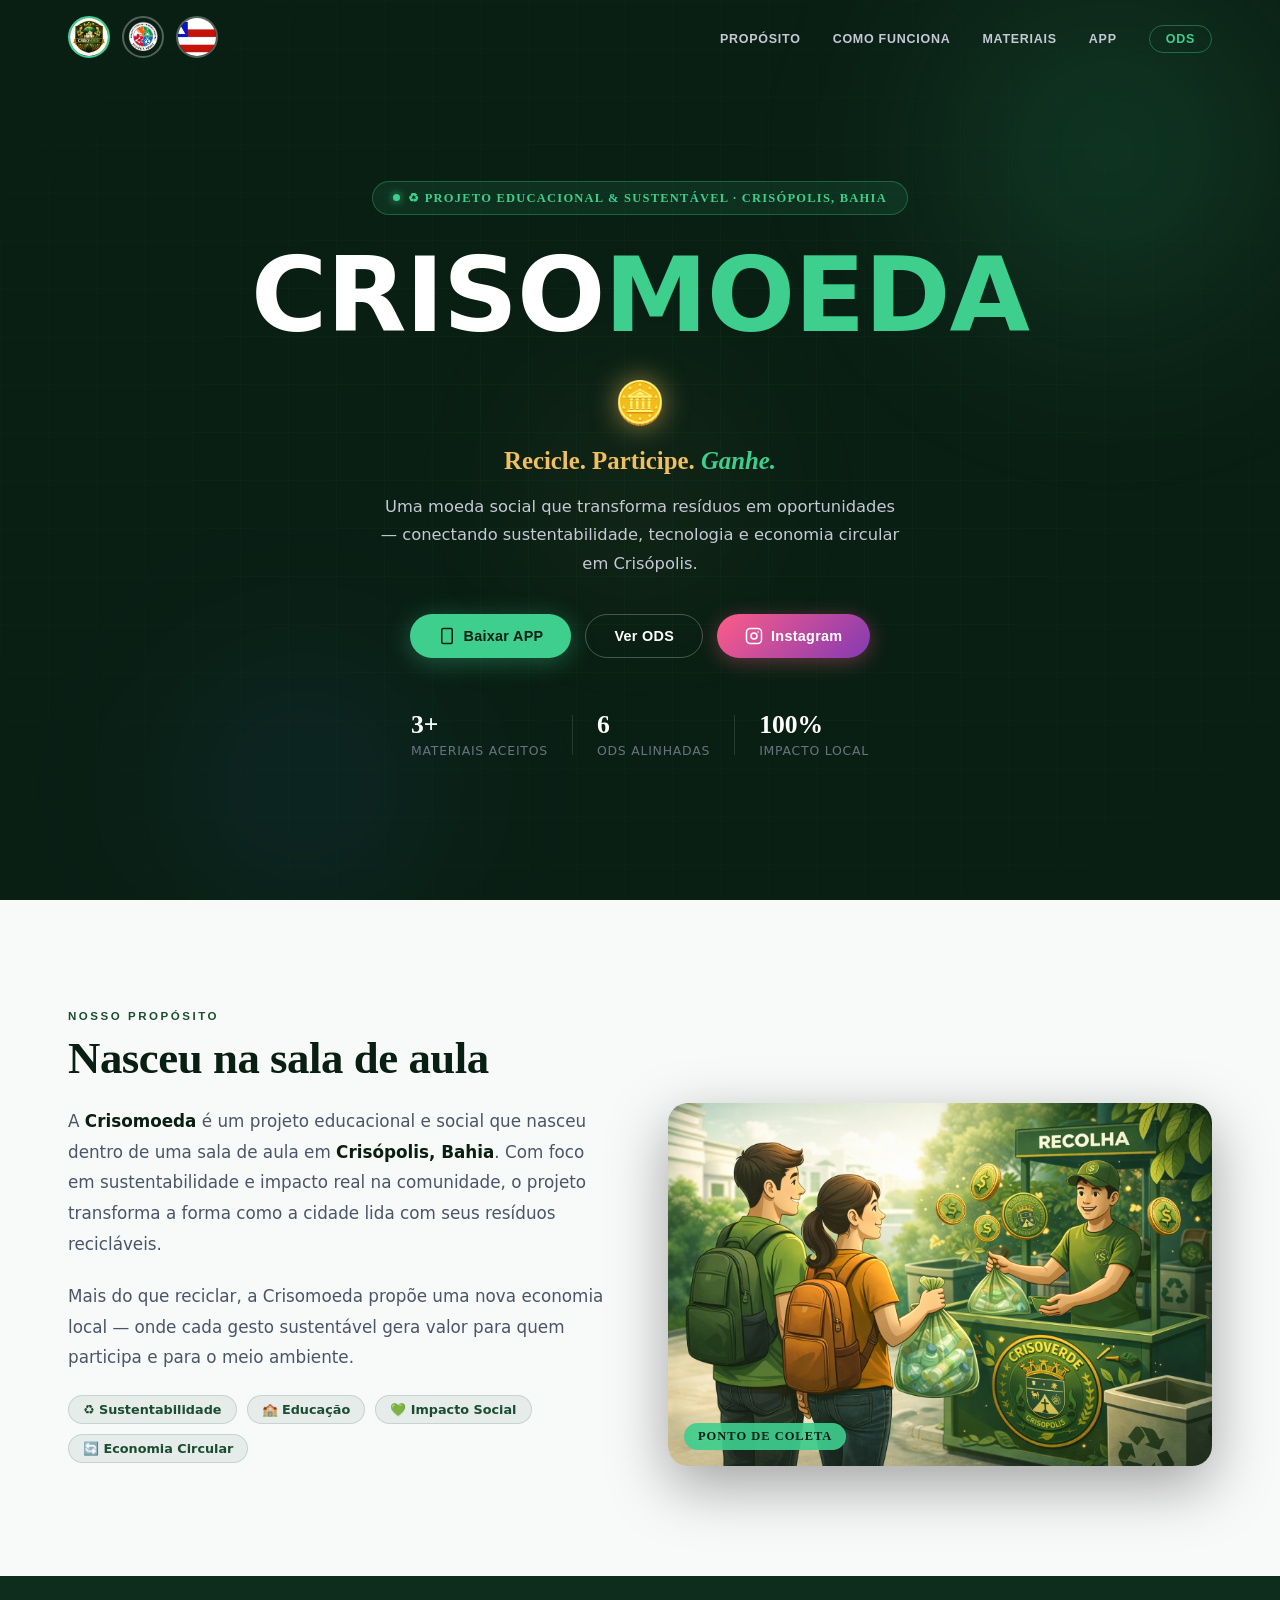
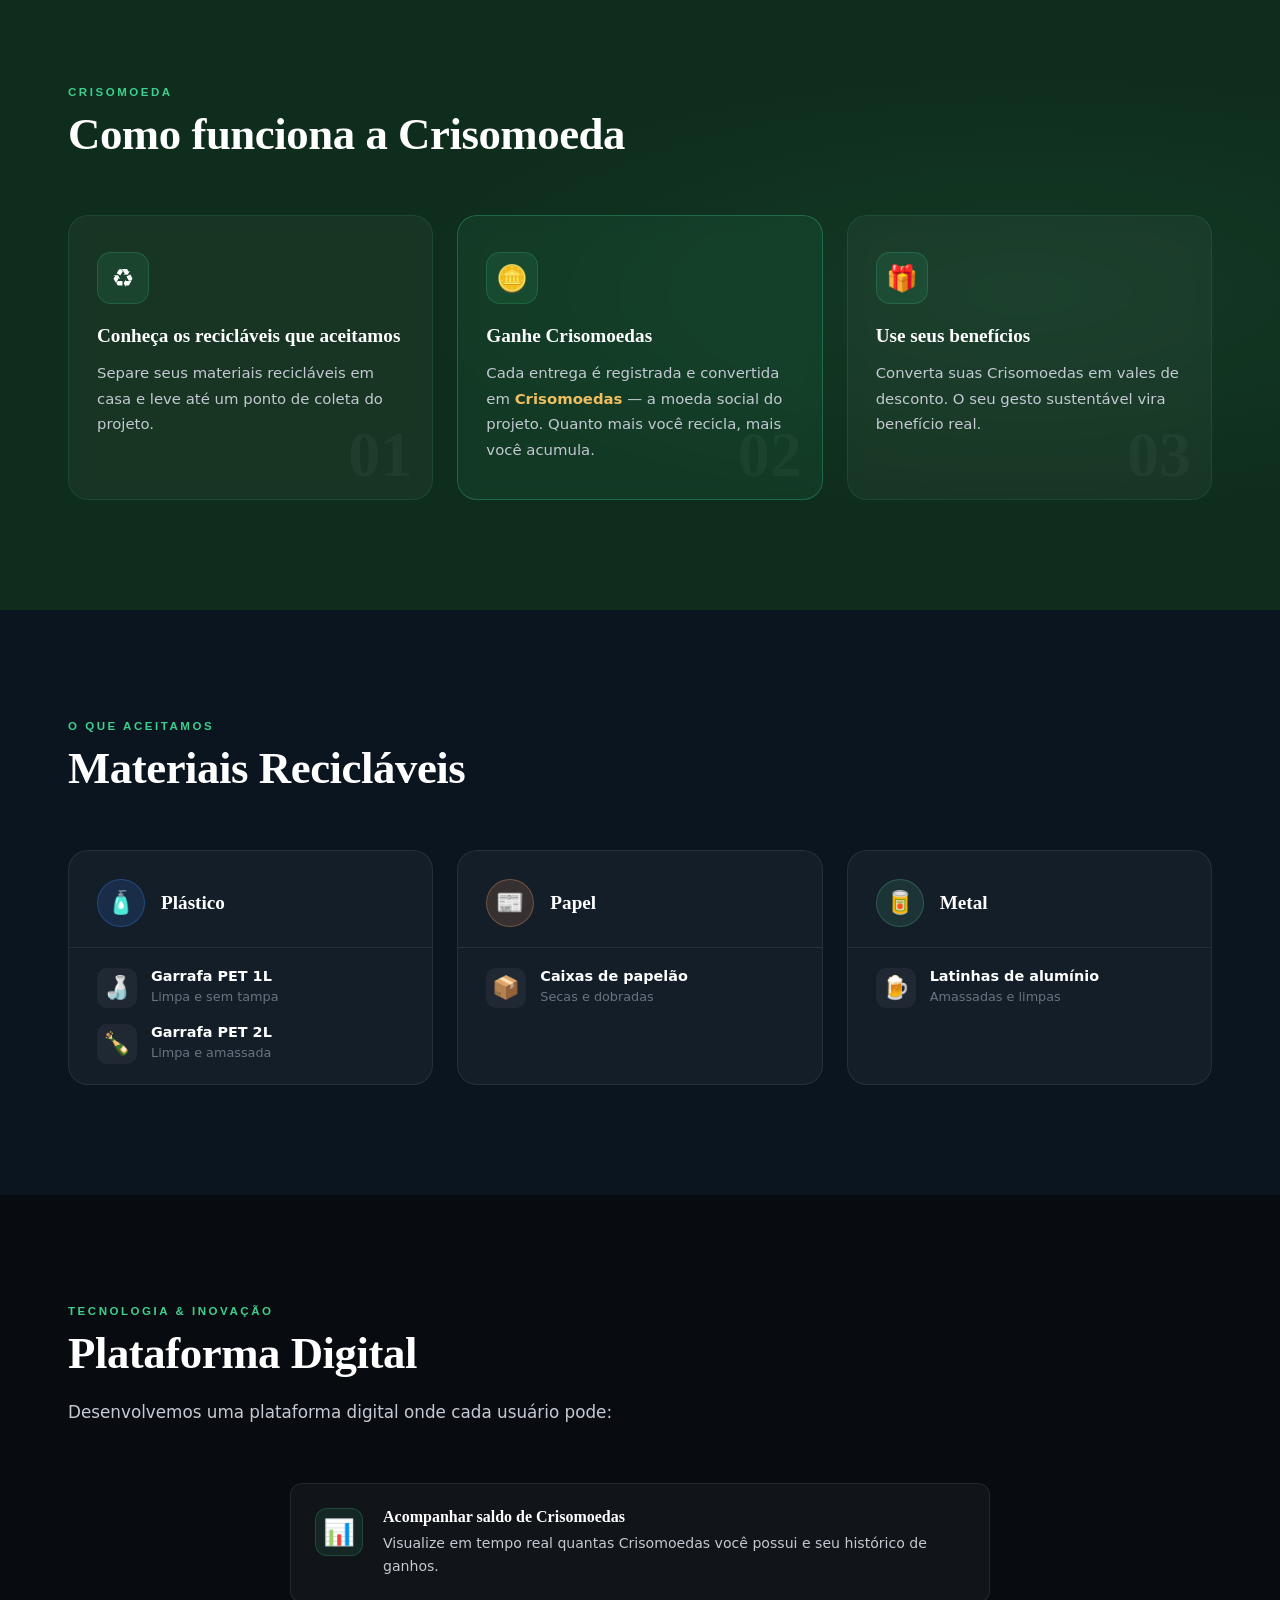
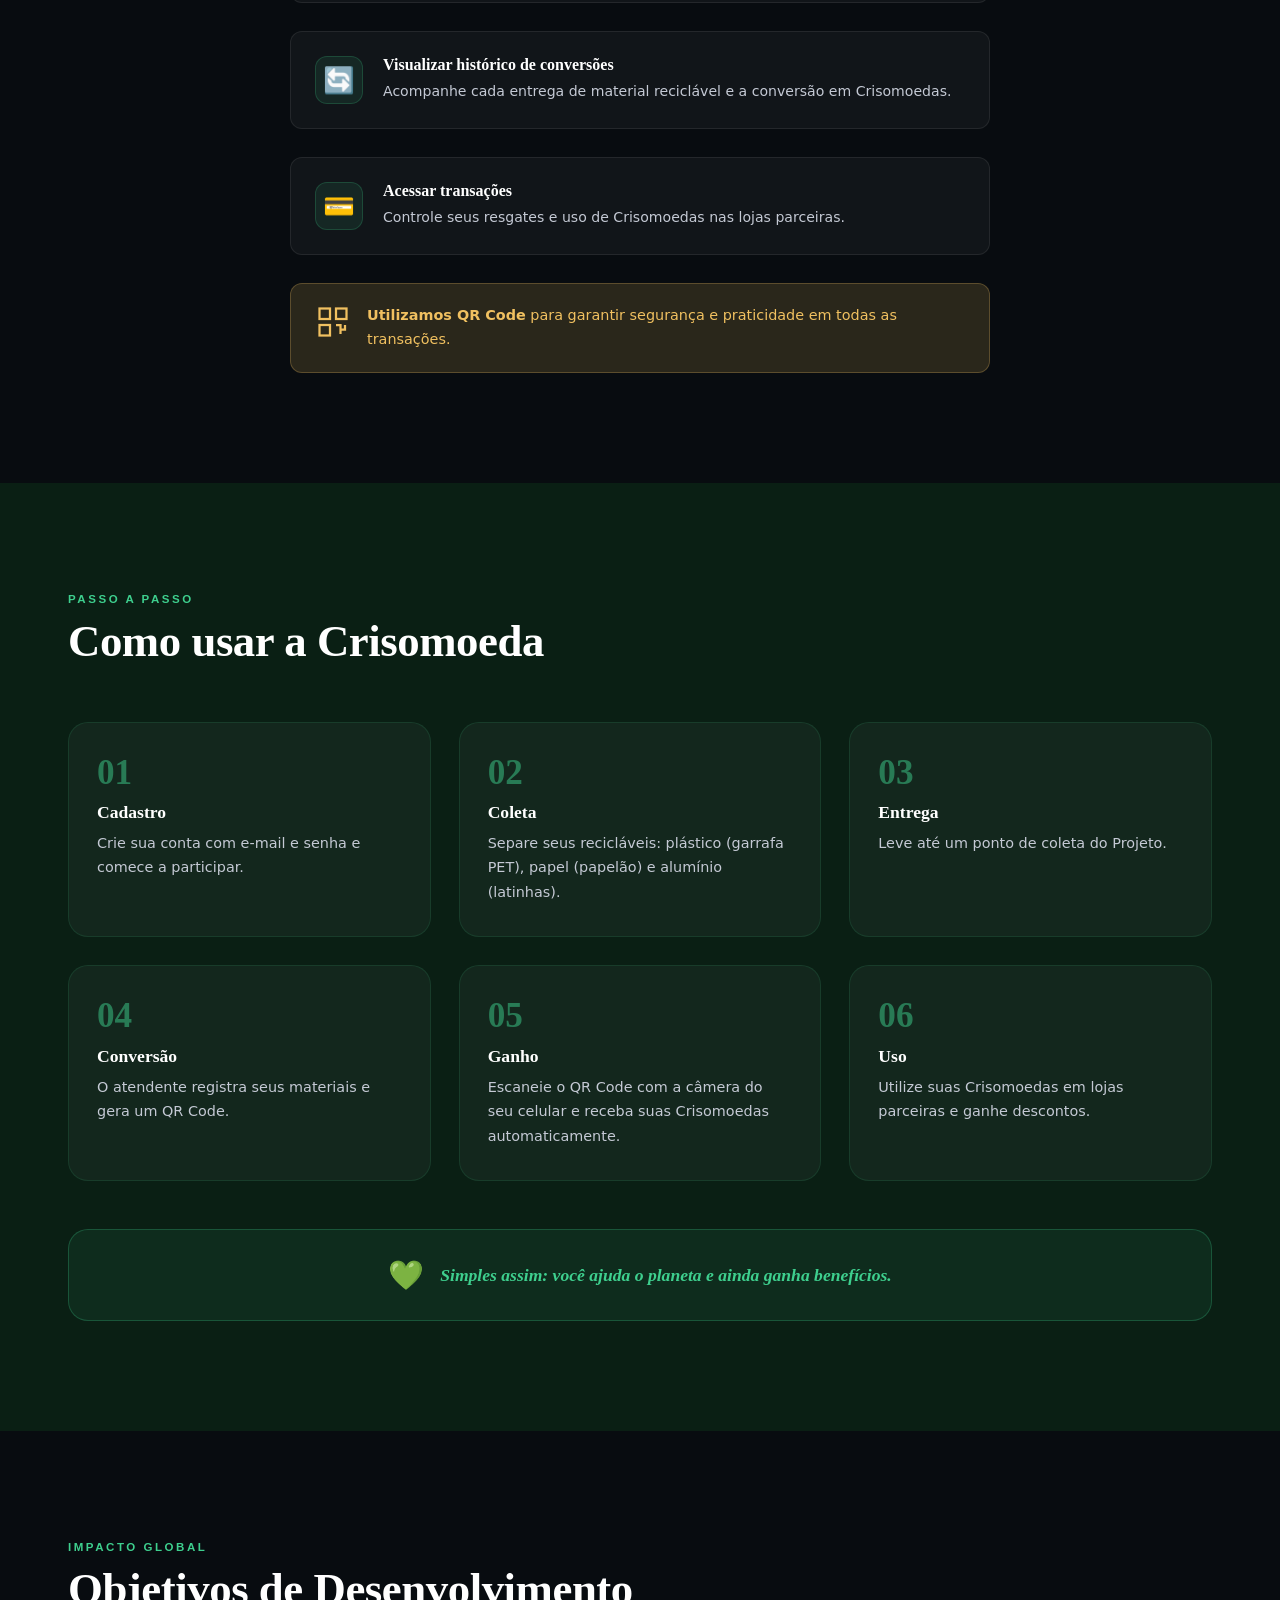
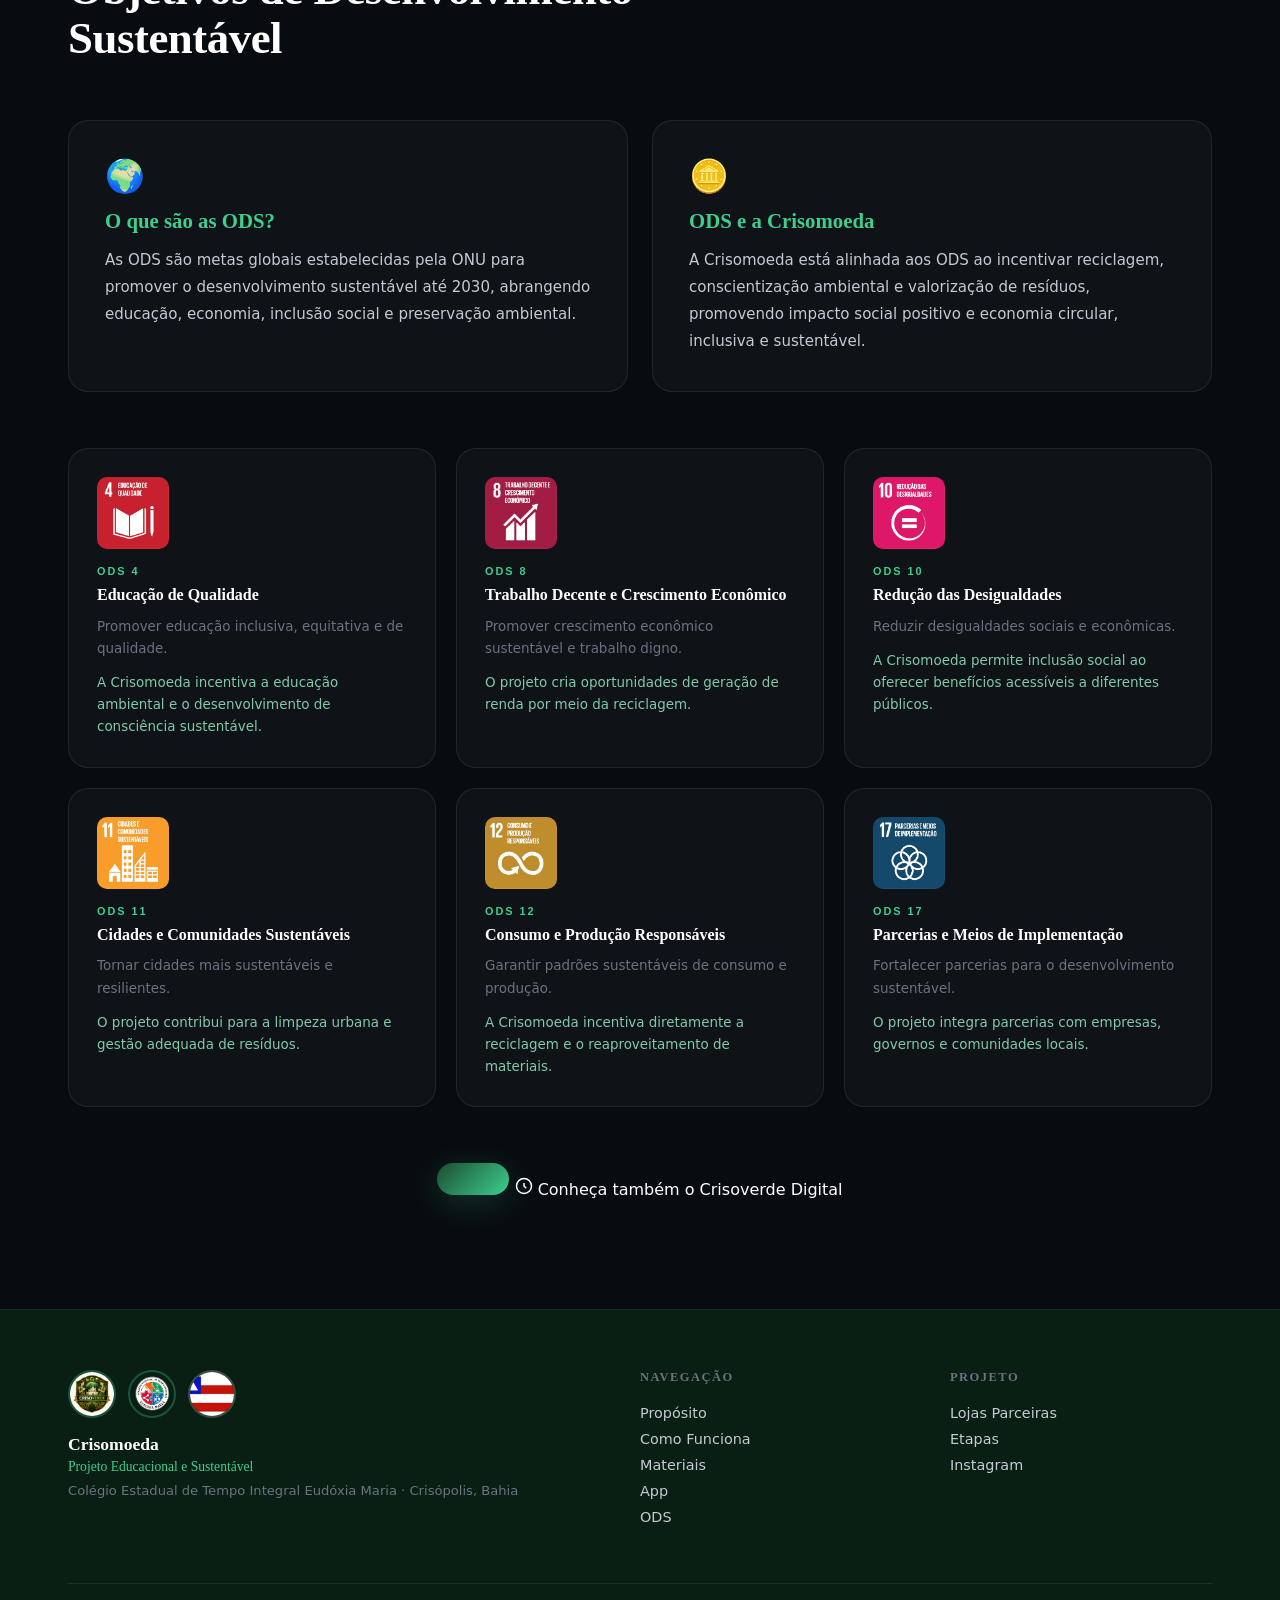
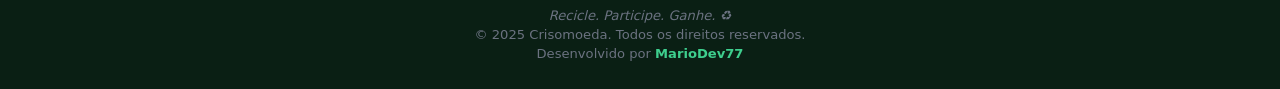
==== index.html @ 651b848c "refactor: renomeia arquivo para index.html" ====
<!DOCTYPE html>
<html lang="pt-BR">
<head>
  <meta charset="UTF-8">
  <meta name="viewport" content="width=device-width, initial-scale=1.0">
  <title>Crisomoeda — Recicle. Participe. Ganhe.</title>
  <link rel="stylesheet" href="css/style.css">
  <link href="https://fonts.googleapis.com/css2?family=Syne:wght@400;600;700;800&family=Plus+Jakarta+Sans:wght@300;400;500;600;700&display=swap" rel="stylesheet">

  <!-- SEO -->
  <meta name="description" content="Crisomoeda é o projeto de reciclagem de Crisópolis, Bahia. Recicle, ganhe Crisomoedas e transforme sua cidade. Sustentabilidade e educação ambiental.">
  <meta name="keywords" content="Crisomoeda, reciclagem Crisópolis, sustentabilidade Bahia, educação ambiental, coleta seletiva, meio ambiente Crisópolis">

  <!-- Open Graph -->
  <meta property="og:title" content="Crisomoeda — Recicle. Participe. Ganhe.">
  <meta property="og:description" content="Projeto de reciclagem de Crisópolis - BA. Recicle, ganhe Crisomoedas e transforme sua cidade.">
  <meta property="og:url" content="https://crisomoeda.netlify.app">
  <meta property="og:type" content="website">
  <style>
    /* ── Hero centralizado e sem esticar ── */
    .hero-centered {
      display: flex !important;
      flex-direction: column !important;
      align-items: center !important;
      justify-content: center !important;
      text-align: center !important;
      padding: 120px 28px 80px !important;
      max-width: 100% !important;
    }
    .hero-centered .hero-content {
      max-width: 780px;
      width: 100%;
      display: flex;
      flex-direction: column;
      align-items: center;
    }
    .hero-centered .hero-title {
      white-space: nowrap;
      font-size: clamp(2.8rem, 9vw, 6.5rem);
      line-height: 1;
    }
    .hero-centered .hero-title .criso,
    .hero-centered .hero-title .moeda {
      display: inline !important;
    }
    .hero-centered .hero-desc { text-align: center; margin: 0 auto 36px; }
    .hero-centered .hero-badge { justify-content: center; }
    .hero-centered .hero-buttons { justify-content: center; }
    .hero-centered .hero-stats { justify-content: center; }
    .hero-centered .hero-visual { display: none !important; }

    /* ── Moeda girando ── */
    .hero-coin-spin {
      font-size: 2.6rem;
      margin: 8px 0 20px;
      display: inline-block;
      animation: coinRotate 2.4s linear infinite;
      filter: drop-shadow(0 0 14px rgba(240,192,96,0.6));
    }
    .app-grid-single {
      grid-template-columns: 1fr !important;
      max-width: 700px;
      margin: 0 auto;
    }
    @keyframes coinRotate {
      0%   { transform: rotateY(0deg) scale(1); }
      25%  { transform: rotateY(90deg) scale(0.85); }
      50%  { transform: rotateY(180deg) scale(1); }
      75%  { transform: rotateY(270deg) scale(0.85); }
      100% { transform: rotateY(360deg) scale(1); }
    }
  </style>
</head>
<body>

  <!-- LOADER -->
  <div class="loader" id="loader">
    <div class="loader-inner">
      <div class="loader-coin">🪙</div>
      <div class="loader-bar"><div class="loader-fill"></div></div>
    </div>
  </div>

  <!-- NAVBAR -->
  <nav class="navbar" id="navbar">
    <div class="nav-inner">
      <div class="nav-logos">
        <img src="img/logo.jpeg" alt="Logo Crisomoeda" class="nav-logo">
        <img src="img/logo-escola.jpeg" alt="Colégio Estadual Eudóxia Maria" class="nav-logo escola-logo">
        <img src="img/bandeira-bahia.png" alt="Governo da Bahia" class="nav-logo govba-logo">
      </div>
      <ul class="nav-links">
        <li><a href="#proposito">Propósito</a></li>
        <li><a href="#como-funciona">Como Funciona</a></li>
        <li><a href="#materiais">Materiais</a></li>
        <li><a href="#app">App</a></li>
        <li><a href="#ods" class="nav-cta">ODS</a></li>
      </ul>
      <button class="nav-menu-btn" id="menuBtn" aria-label="Menu">
        <span></span><span></span><span></span>
      </button>
    </div>
    <!-- Mobile menu -->
    <div class="nav-mobile" id="navMobile">
      <ul>
        <li><a href="#proposito" class="mob-link">Propósito</a></li>
        <li><a href="#como-funciona" class="mob-link">Como Funciona</a></li>
        <li><a href="#materiais" class="mob-link">Materiais</a></li>
        <li><a href="#app" class="mob-link">App</a></li>
        <li><a href="#ods" class="mob-link">ODS</a></li>
      </ul>
    </div>
  </nav>

  <!-- HERO -->
  <section class="hero hero-centered" id="inicio">
    <div class="hero-grid-bg"></div>
    <div class="hero-orbs">
      <div class="orb orb1"></div>
      <div class="orb orb2"></div>
      <div class="orb orb3"></div>
    </div>
    <div class="hero-content">
      <div class="hero-badge reveal-hero">
        <span class="badge-dot"></span>
        ♻ Projeto Educacional &amp; Sustentável · Crisópolis, Bahia
      </div>
      <h1 class="hero-title reveal-hero delay-1">
        <span class="criso">CRISO</span><span class="moeda">MOEDA</span>
      </h1>
      <div class="hero-coin-spin reveal-hero delay-2">🪙</div>
      <p class="hero-tagline reveal-hero delay-2">Recicle. Participe. <em>Ganhe.</em></p>
      <p class="hero-desc reveal-hero delay-3">
        Uma moeda social que transforma resíduos em oportunidades — conectando 
        sustentabilidade, tecnologia e economia circular em Crisópolis.
      </p>
      <div class="hero-buttons reveal-hero delay-4">
        <a href="#app" class="btn btn-primary">
          <svg width="18" height="18" viewBox="0 0 24 24" fill="none" stroke="currentColor" stroke-width="2"><rect x="5" y="2" width="14" height="20" rx="2"/><line x1="12" y1="18" x2="12" y2="18"/></svg>
          Baixar APP
        </a>
        <a href="#ods" class="btn btn-outline">Ver ODS</a>
        <a href="https://www.instagram.com/crisoverde" target="_blank" rel="noopener" class="btn btn-instagram">
          <svg width="18" height="18" viewBox="0 0 24 24" fill="none" stroke="currentColor" stroke-width="2"><rect x="2" y="2" width="20" height="20" rx="5"/><circle cx="12" cy="12" r="4"/><circle cx="17.5" cy="6.5" r="1" fill="currentColor" stroke="none"/></svg>
          Instagram
        </a>
      </div>
      <div class="hero-stats reveal-hero delay-5">
        <div class="stat">
          <span class="stat-num">3+</span>
          <span class="stat-label">Materiais aceitos</span>
        </div>
        <div class="stat-divider"></div>
        <div class="stat">
          <span class="stat-num">6</span>
          <span class="stat-label">ODS alinhadas</span>
        </div>
        <div class="stat-divider"></div>
        <div class="stat">
          <span class="stat-num">100%</span>
          <span class="stat-label">Impacto local</span>
        </div>
      </div>
    </div>
    <div class="hero-visual reveal-hero delay-3">
      <div class="phone-mockup">
        <div class="phone-screen">
          <div class="app-header">
            <span class="app-hello">Olá, Usuário 👋</span>
            <div class="app-notif">🔔</div>
          </div>
          <div class="app-balance">
            <span class="balance-label">Saldo de Crisomoedas</span>
            <span class="balance-num">🪙 240</span>
            <span class="balance-sub">+18 esta semana</span>
          </div>
          <div class="app-actions">
            <div class="app-action-btn">♻ Reciclar</div>
            <div class="app-action-btn highlight">🎁 Resgatar</div>
          </div>
          <div class="app-history">
            <span class="history-title">Histórico</span>
            <div class="history-item"><span>Plástico PET</span><span class="green">+12 🪙</span></div>
            <div class="history-item"><span>Papelão</span><span class="green">+8 🪙</span></div>
            <div class="history-item"><span>Latinha</span><span class="green">+6 🪙</span></div>
          </div>
        </div>
      </div>
    </div>
  </section>

  <!-- PROPÓSITO -->
  <section class="proposito" id="proposito">
    <div class="container">
      <div class="section-label reveal">Nosso Propósito</div>
      <h2 class="section-title reveal">Nasceu na sala de aula</h2>
      <div class="proposito-grid">
        <div class="proposito-text reveal">
          <p>
            A <strong>Crisomoeda</strong> é um projeto educacional e social que nasceu dentro de uma sala de aula em 
            <strong>Crisópolis, Bahia</strong>. Com foco em sustentabilidade e impacto real na comunidade, o projeto 
            transforma a forma como a cidade lida com seus resíduos recicláveis.
          </p>
          <p>
            Mais do que reciclar, a Crisomoeda propõe uma nova economia local — onde cada gesto sustentável 
            gera valor para quem participa e para o meio ambiente.
          </p>
          <div class="proposito-tags">
            <span class="ptag">♻ Sustentabilidade</span>
            <span class="ptag">🏫 Educação</span>
            <span class="ptag">💚 Impacto Social</span>
            <span class="ptag">🔄 Economia Circular</span>
          </div>
        </div>
        <div class="recolha-img-wrapper reveal delay-1">
          <img src="img/recolha.jpeg" alt="Ponto de Recolha Crisomoeda" class="recolha-img">
          <div class="img-badge">Ponto de Coleta</div>
        </div>
      </div>
    </div>
  </section>

  <!-- COMO FUNCIONA -->
  <section class="como-funciona" id="como-funciona">
    <div class="container">
      <div class="section-label light reveal">Crisomoeda</div>
      <h2 class="section-title light reveal">Como funciona a Crisomoeda</h2>
      <div class="cards-grid">
        <div class="card reveal">
          <div class="card-icon-wrap"><span class="card-icon">♻</span></div>
          <h3>Conheça os recicláveis que aceitamos</h3>
          <p>Separe seus materiais recicláveis em casa e leve até um ponto de coleta do projeto.</p>
          <span class="card-num">01</span>
        </div>
        <div class="card card-highlight reveal delay-1">
          <div class="card-icon-wrap"><span class="card-icon">🪙</span></div>
          <h3>Ganhe Crisomoedas</h3>
          <p>Cada entrega é registrada e convertida em <strong>Crisomoedas</strong> — a moeda social do projeto. Quanto mais você recicla, mais você acumula.</p>
          <span class="card-num">02</span>
        </div>
        <div class="card reveal delay-2">
          <div class="card-icon-wrap"><span class="card-icon">🎁</span></div>
          <h3>Use seus benefícios</h3>
          <p>Converta suas Crisomoedas em vales de desconto. O seu gesto sustentável vira benefício real.</p>
          <span class="card-num">03</span>
        </div>
      </div>
    </div>
  </section>

  <!-- MATERIAIS -->
  <section class="materiais" id="materiais">
    <div class="container">
      <div class="section-label reveal">O que aceitamos</div>
      <h2 class="section-title reveal">Materiais Recicláveis</h2>
      <div class="materiais-grid">

        <div class="material-card reveal">
          <div class="mat-header">
            <div class="mat-icon-circle" style="--mc:#3a86ff">🧴</div>
            <h4>Plástico</h4>
          </div>
          <ul class="mat-list">
            <li>
              <div class="mat-item-icon">🍶</div>
              <div>
                <strong>Garrafa PET 1L</strong>
                <span>Limpa e sem tampa</span>
              </div>
            </li>
            <li>
              <div class="mat-item-icon">🍾</div>
              <div>
                <strong>Garrafa PET 2L</strong>
                <span>Limpa e amassada</span>
              </div>
            </li>
          </ul>
        </div>

        <div class="material-card reveal delay-1">
          <div class="mat-header">
            <div class="mat-icon-circle" style="--mc:#f4a261">📰</div>
            <h4>Papel</h4>
          </div>
          <ul class="mat-list">
            <li>
              <div class="mat-item-icon">📦</div>
              <div>
                <strong>Caixas de papelão</strong>
                <span>Secas e dobradas</span>
              </div>
            </li>
          </ul>
        </div>

        <div class="material-card reveal delay-2">
          <div class="mat-header">
            <div class="mat-icon-circle" style="--mc:#52b788">🥫</div>
            <h4>Metal</h4>
          </div>
          <ul class="mat-list">
            <li>
              <div class="mat-item-icon">🍺</div>
              <div>
                <strong>Latinhas de alumínio</strong>
                <span>Amassadas e limpas</span>
              </div>
            </li>
          </ul>
        </div>

      </div>
    </div>
  </section>

  <!-- APP SECTION -->
  <section class="app-section" id="app">
    <div class="container">
      <div class="section-label reveal">Tecnologia &amp; Inovação</div>
      <h2 class="section-title reveal">Plataforma Digital</h2>
      <p class="section-subtitle reveal">Desenvolvemos uma plataforma digital onde cada usuário pode:</p>
      <div class="app-grid app-grid-single">
        <div class="app-features reveal">
          <div class="app-feature">
            <div class="feat-icon">📊</div>
            <div>
              <h4>Acompanhar saldo de Crisomoedas</h4>
              <p>Visualize em tempo real quantas Crisomoedas você possui e seu histórico de ganhos.</p>
            </div>
          </div>
          <div class="app-feature">
            <div class="feat-icon">🔄</div>
            <div>
              <h4>Visualizar histórico de conversões</h4>
              <p>Acompanhe cada entrega de material reciclável e a conversão em Crisomoedas.</p>
            </div>
          </div>
          <div class="app-feature">
            <div class="feat-icon">💳</div>
            <div>
              <h4>Acessar transações</h4>
              <p>Controle seus resgates e uso de Crisomoedas nas lojas parceiras.</p>
            </div>
          </div>
          <div class="qr-highlight">
            <div class="qr-icon">
              <svg width="36" height="36" viewBox="0 0 24 24" fill="none" stroke="currentColor" stroke-width="1.5"><rect x="3" y="3" width="7" height="7"/><rect x="14" y="3" width="7" height="7"/><rect x="3" y="14" width="7" height="7"/><path d="M14 14h3v3h3v-3M17 17v3"/></svg>
            </div>
            <p><strong>Utilizamos QR Code</strong> para garantir segurança e praticidade em todas as transações.</p>
          </div>
        </div>
      </div>
    </div>
  </section>

  <!-- ETAPAS / TIMELINE -->
  <section class="etapas" id="etapas">
    <div class="container">
      <div class="section-label light reveal">Passo a Passo</div>
      <h2 class="section-title light reveal">Como usar a Crisomoeda</h2>
      <div class="timeline">

        <div class="tl-item reveal">
          <div class="tl-num">01</div>
          <div class="tl-content">
            <h4>Cadastro</h4>
            <p>Crie sua conta com e-mail e senha e comece a participar.</p>
          </div>
        </div>

        <div class="tl-item reveal delay-1">
          <div class="tl-num">02</div>
          <div class="tl-content">
            <h4>Coleta</h4>
            <p>Separe seus recicláveis: plástico (garrafa PET), papel (papelão) e alumínio (latinhas).</p>
          </div>
        </div>

        <div class="tl-item reveal delay-2">
          <div class="tl-num">03</div>
          <div class="tl-content">
            <h4>Entrega</h4>
            <p>Leve até um ponto de coleta do Projeto.</p>
          </div>
        </div>

        <div class="tl-item reveal delay-1">
          <div class="tl-num">04</div>
          <div class="tl-content">
            <h4>Conversão</h4>
            <p>O atendente registra seus materiais e gera um QR Code.</p>
          </div>
        </div>

        <div class="tl-item reveal delay-2">
          <div class="tl-num">05</div>
          <div class="tl-content">
            <h4>Ganho</h4>
            <p>Escaneie o QR Code com a câmera do seu celular e receba suas Crisomoedas automaticamente.</p>
          </div>
        </div>

        <div class="tl-item reveal delay-3">
          <div class="tl-num">06</div>
          <div class="tl-content">
            <h4>Uso</h4>
            <p>Utilize suas Crisomoedas em lojas parceiras e ganhe descontos.</p>
          </div>
        </div>

      </div>
      <div class="tl-final reveal">
        <span>💚</span>
        <p>Simples assim: você ajuda o planeta e ainda ganha benefícios.</p>
      </div>
    </div>
  </section>

  <!-- ODS SECTION -->
  <section class="ods-section" id="ods">
    <div class="container">
      <div class="ods-top reveal">
        <div class="section-label light">Impacto Global</div>
        <h2 class="section-title light">Objetivos de Desenvolvimento Sustentável</h2>
      </div>

      <div class="ods-intro-grid">
        <div class="ods-intro-card reveal">
          <div class="ods-intro-icon">🌍</div>
          <h3>O que são as ODS?</h3>
          <p>As ODS são metas globais estabelecidas pela ONU para promover o desenvolvimento sustentável até 2030, abrangendo educação, economia, inclusão social e preservação ambiental.</p>
        </div>
        <div class="ods-intro-card reveal delay-1">
          <div class="ods-intro-icon">🪙</div>
          <h3>ODS e a Crisomoeda</h3>
          <p>A Crisomoeda está alinhada aos ODS ao incentivar reciclagem, conscientização ambiental e valorização de resíduos, promovendo impacto social positivo e economia circular, inclusiva e sustentável.</p>
        </div>
      </div>

      <div class="ods-grid">
        <div class="ods-card reveal" style="--ods-color:#E5243B">
          <img src="img/ods4.jpeg" alt="ODS 4" class="ods-img">
          <div class="ods-num">ODS 4</div>
          <h4>Educação de Qualidade</h4>
          <p class="ods-desc">Promover educação inclusiva, equitativa e de qualidade.</p>
          <p class="ods-rel">A Crisomoeda incentiva a educação ambiental e o desenvolvimento de consciência sustentável.</p>
        </div>
        <div class="ods-card reveal delay-1" style="--ods-color:#A21942">
          <img src="img/ods8.jpeg" alt="ODS 8" class="ods-img">
          <div class="ods-num">ODS 8</div>
          <h4>Trabalho Decente e Crescimento Econômico</h4>
          <p class="ods-desc">Promover crescimento econômico sustentável e trabalho digno.</p>
          <p class="ods-rel">O projeto cria oportunidades de geração de renda por meio da reciclagem.</p>
        </div>
        <div class="ods-card reveal delay-2" style="--ods-color:#DD1367">
          <img src="img/ods10.jpeg" alt="ODS 10" class="ods-img">
          <div class="ods-num">ODS 10</div>
          <h4>Redução das Desigualdades</h4>
          <p class="ods-desc">Reduzir desigualdades sociais e econômicas.</p>
          <p class="ods-rel">A Crisomoeda permite inclusão social ao oferecer benefícios acessíveis a diferentes públicos.</p>
        </div>
        <div class="ods-card reveal" style="--ods-color:#FD9D24">
          <img src="img/ods11.jpeg" alt="ODS 11" class="ods-img">
          <div class="ods-num">ODS 11</div>
          <h4>Cidades e Comunidades Sustentáveis</h4>
          <p class="ods-desc">Tornar cidades mais sustentáveis e resilientes.</p>
          <p class="ods-rel">O projeto contribui para a limpeza urbana e gestão adequada de resíduos.</p>
        </div>
        <div class="ods-card reveal delay-1" style="--ods-color:#BF8B2E">
          <img src="img/ods12.jpeg" alt="ODS 12" class="ods-img">
          <div class="ods-num">ODS 12</div>
          <h4>Consumo e Produção Responsáveis</h4>
          <p class="ods-desc">Garantir padrões sustentáveis de consumo e produção.</p>
          <p class="ods-rel">A Crisomoeda incentiva diretamente a reciclagem e o reaproveitamento de materiais.</p>
        </div>
        <div class="ods-card reveal delay-2" style="--ods-color:#19486A">
          <img src="img/ods17.jpeg" alt="ODS 17" class="ods-img">
          <div class="ods-num">ODS 17</div>
          <h4>Parcerias e Meios de Implementação</h4>
          <p class="ods-desc">Fortalecer parcerias para o desenvolvimento sustentável.</p>
          <p class="ods-rel">O projeto integra parcerias com empresas, governos e comunidades locais.</p>
        </div>
      </div>

      <div class="ods-cta reveal">
        
<a href="https://crisoverdedigital.netlify.app/" target="_blank" rel="noopener" class="btn btn-crisodigital"></a>



          <svg width="18" height="18" viewBox="0 0 24 24" fill="none" stroke="currentColor" stroke-width="2"><circle cx="12" cy="12" r="10"/><path d="M12 8v4l3 3"/></svg>
          Conheça também o Crisoverde Digital
        </a>
      </div>
    </div>
  </section>

  <!-- FOOTER -->
  <footer class="footer">
    <div class="container">
      <div class="footer-inner">
        <div class="footer-brand">
          <div class="footer-logos">
            <img src="img/logo.jpeg" alt="Logo Crisomoeda" class="footer-logo">
            <img src="img/logo-escola.jpeg" alt="Colégio Estadual Eudóxia Maria" class="footer-logo">
            <img src="img/bandeira-bahia.png" alt="Governo da Bahia" class="footer-logo govba-footer">
          </div>
          <p class="footer-name"><strong>Crisomoeda</strong></p>
          <p class="footer-sub">Projeto Educacional e Sustentável</p>
          <p class="footer-escola">Colégio Estadual de Tempo Integral Eudóxia Maria · Crisópolis, Bahia</p>
        </div>
        <div class="footer-links-col">
          <h5>Navegação</h5>
          <a href="#proposito">Propósito</a>
          <a href="#como-funciona">Como Funciona</a>
          <a href="#materiais">Materiais</a>
          <a href="#app">App</a>
          <a href="#ods">ODS</a>
        </div>
        <div class="footer-links-col">
          <h5>Projeto</h5>
          <a href="#parceiros">Lojas Parceiras</a>
          <a href="#etapas">Etapas</a>
          <a href="https://www.instagram.com/crisoverde" target="_blank" rel="noopener">Instagram</a>
        </div>
      </div>
      <div class="footer-bottom">
        <p class="footer-tag">Recicle. Participe. Ganhe. ♻</p>
        <p>© 2025 Crisomoeda. Todos os direitos reservados.</p>
        <p class="footer-dev">
          Desenvolvido por 
          <a href="https://github.com/MarioDev77" target="_blank" rel="noopener" class="footer-dev-link">MarioDev77</a>
        </p>
      </div>
    </div>
  </footer>

  <script>
    // Loader
    window.addEventListener('load', () => {
      const loader = document.getElementById('loader');
      setTimeout(() => loader.classList.add('hidden'), 800);
    });

    // Navbar scroll
    const navbar = document.getElementById('navbar');
    window.addEventListener('scroll', () => {
      navbar.classList.toggle('scrolled', window.scrollY > 60);
    });

    // Mobile menu
    const menuBtn = document.getElementById('menuBtn');
    const navMobile = document.getElementById('navMobile');
    menuBtn.addEventListener('click', () => {
      menuBtn.classList.toggle('open');
      navMobile.classList.toggle('open');
    });
    document.querySelectorAll('.mob-link').forEach(l => {
      l.addEventListener('click', () => {
        menuBtn.classList.remove('open');
        navMobile.classList.remove('open');
      });
    });

    // Reveal on scroll
    const reveals = document.querySelectorAll('.reveal, .reveal-hero');
    const observer = new IntersectionObserver((entries) => {
      entries.forEach(e => {
        if (e.isIntersecting) e.target.classList.add('visible');
      });
    }, { threshold: 0.12 });
    reveals.forEach(r => observer.observe(r));

    // Hero reveals immediately
    document.querySelectorAll('.reveal-hero').forEach(el => {
      setTimeout(() => el.classList.add('visible'), 100);
    });
  </script>
</body>
</html>
---- css/style.css ----
/* ===========================
   CRISOMOEDA — style.css
   Ultra-modern fintech/sustainability aesthetic
   Paleta: preto profundo, verde esmeralda, dourado, branco
=========================== */



:root {
  /* Colors */
  --green-deep:    #0a1f14;
  --green-dark:    #0f2d1c;
  --green-mid:     #1a4d32;
  --green-bright:  #3ecf8e;
  --green-glow:    rgba(62,207,142,0.25);
  --gold:          #f0c060;
  --gold-soft:     rgba(240,192,96,0.15);
  --black:         #080c10;
  --dark:          #0d1117;
  --dark-card:     rgba(255,255,255,0.04);
  --dark-border:   rgba(255,255,255,0.08);
  --gray-mid:      #6b7280;
  --gray-light:    #c4c9d4;
  --white:         #ffffff;
  --cream:         #f8faf9;
  --blue-accent:   #3a86ff;
  --orange-accent: #f4a261;

  /* Fonts */
  --font-display: 'Playfair Display', Georgia, serif;
  --font-body:    'Inter', system-ui, sans-serif;

  --radius: 20px;
  --radius-sm: 12px;
  --shadow: 0 20px 60px rgba(0,0,0,0.35);
  --shadow-green: 0 8px 32px rgba(62,207,142,0.2);
  --glow: 0 0 40px rgba(62,207,142,0.15);
}

/* RESET */
*, *::before, *::after { box-sizing: border-box; margin: 0; padding: 0; }
html { scroll-behavior: smooth; font-size: 16px; }
body {
  font-family: var(--font-body);
  background: var(--dark);
  color: var(--white);
  overflow-x: hidden;
  -webkit-font-smoothing: antialiased;
}
img { max-width: 100%; display: block; }
a { text-decoration: none; color: inherit; }

/* CONTAINER */
.container { max-width: 1200px; margin: 0 auto; padding: 0 28px; }

/* ===========================
   LOADER
=========================== */
.loader {
  position: fixed; inset: 0; z-index: 9999;
  background: var(--dark);
  display: flex; align-items: center; justify-content: center;
  transition: opacity 0.5s ease, visibility 0.5s ease;
}
.loader.hidden { opacity: 0; visibility: hidden; pointer-events: none; }
.loader-inner { text-align: center; }
.loader-coin { font-size: 3rem; animation: coinSpin 0.8s ease infinite alternate; margin-bottom: 20px; }
@keyframes coinSpin {
  from { transform: rotateY(0deg) scale(1); }
  to   { transform: rotateY(45deg) scale(1.2); }
}
.loader-bar {
  width: 160px; height: 3px; background: rgba(255,255,255,0.1);
  border-radius: 2px; overflow: hidden;
}
.loader-fill {
  height: 100%; width: 0; background: var(--green-bright);
  animation: loadFill 0.7s ease forwards;
}
@keyframes loadFill { to { width: 100%; } }

/* ===========================
   NAVBAR
=========================== */
.navbar {
  position: fixed; top: 0; left: 0; right: 0; z-index: 100;
  transition: background 0.3s, border-color 0.3s, box-shadow 0.3s;
  padding: 0;
}
.navbar.scrolled {
  background: rgba(8, 12, 16, 0.95);
  backdrop-filter: blur(20px) saturate(1.5);
  border-bottom: 1px solid rgba(62,207,142,0.15);
  box-shadow: 0 4px 30px rgba(0,0,0,0.4);
}
.nav-inner {
  max-width: 1200px; margin: 0 auto; padding: 16px 28px;
  display: flex; align-items: center; justify-content: space-between;
}
.nav-logos { display: flex; align-items: center; gap: 12px; }
.nav-logo {
  height: 42px; width: 42px; object-fit: cover;
  border-radius: 50%; border: 2px solid var(--green-bright);
  transition: transform 0.2s;
}
.nav-logo:hover { transform: scale(1.05); }
.escola-logo { border-color: rgba(255,255,255,0.3); }
.govba-logo  { border-color: rgba(255,255,255,0.3); }
.nav-links { display: flex; gap: 32px; list-style: none; }
.nav-links a {
  font-family: var(--font-display);
  font-size: 0.82rem; font-weight: 600; letter-spacing: 0.08em;
  text-transform: uppercase; color: var(--gray-light);
  transition: color 0.2s; position: relative;
}
.nav-links a::after {
  content: ''; position: absolute; bottom: -4px; left: 0; right: 0;
  height: 1px; background: var(--green-bright);
  transform: scaleX(0); transition: transform 0.25s;
}
.nav-links a:hover { color: var(--white); }
.nav-links a:hover::after { transform: scaleX(1); }
.nav-cta {
  color: var(--green-bright) !important;
  border: 1px solid rgba(62,207,142,0.4);
  padding: 6px 16px; border-radius: 20px;
}
.nav-cta:hover { background: var(--green-glow); }
.nav-menu-btn {
  display: none; flex-direction: column; gap: 5px;
  background: none; border: none; cursor: pointer; padding: 4px;
}
.nav-menu-btn span {
  display: block; height: 2px; width: 24px;
  background: var(--white); border-radius: 2px;
  transition: all 0.3s;
}
.nav-menu-btn.open span:nth-child(1) { transform: translateY(7px) rotate(45deg); }
.nav-menu-btn.open span:nth-child(2) { opacity: 0; }
.nav-menu-btn.open span:nth-child(3) { transform: translateY(-7px) rotate(-45deg); }

.nav-mobile {
  display: none;
  background: rgba(8,12,16,0.98);
  backdrop-filter: blur(20px);
  border-top: 1px solid rgba(62,207,142,0.15);
  max-height: 0; overflow: hidden; transition: max-height 0.35s ease;
}
.nav-mobile.open { max-height: 400px; }
.nav-mobile ul { list-style: none; padding: 16px 28px 24px; }
.nav-mobile ul li { border-bottom: 1px solid rgba(255,255,255,0.06); }
.nav-mobile ul li a {
  display: block; padding: 14px 0;
  font-family: var(--font-display); font-weight: 600;
  font-size: 1rem; color: var(--gray-light);
  transition: color 0.2s;
}
.nav-mobile ul li a:hover { color: var(--green-bright); }

/* ===========================
   ANIMATIONS
=========================== */
@keyframes fadeDown {
  from { opacity: 0; transform: translateY(-24px); }
  to   { opacity: 1; transform: translateY(0); }
}
@keyframes fadeUp {
  from { opacity: 0; transform: translateY(36px); }
  to   { opacity: 1; transform: translateY(0); }
}
@keyframes fadeIn {
  from { opacity: 0; }
  to   { opacity: 1; }
}
@keyframes float {
  0%, 100% { transform: translateY(0px); }
  50%       { transform: translateY(-12px); }
}
@keyframes orbPulse {
  0%, 100% { opacity: 0.4; transform: scale(1); }
  50%       { opacity: 0.7; transform: scale(1.08); }
}
@keyframes shimmer {
  from { background-position: -400px 0; }
  to   { background-position: 400px 0; }
}

/* Scroll reveal */
.reveal {
  opacity: 0; transform: translateY(36px);
  transition: opacity 0.7s ease, transform 0.7s ease;
}
.reveal.visible { opacity: 1; transform: translateY(0); }
.reveal-hero {
  opacity: 0; transform: translateY(24px);
  transition: opacity 0.8s ease, transform 0.8s ease;
}
.reveal-hero.visible { opacity: 1; transform: translateY(0); }
.delay-1 { transition-delay: 0.12s; }
.delay-2 { transition-delay: 0.24s; }
.delay-3 { transition-delay: 0.36s; }
.delay-4 { transition-delay: 0.48s; }
.delay-5 { transition-delay: 0.60s; }

/* ===========================
   HERO
=========================== */
.hero {
  min-height: 100vh;
  display: grid;
  grid-template-columns: 1fr 1fr;
  align-items: center;
  gap: 60px;
  background: var(--green-deep);
  position: relative; overflow: hidden;
  padding: 120px 28px 80px;
  max-width: 100%;
}

.hero-grid-bg {
  position: absolute; inset: 0;
  background-image:
    linear-gradient(rgba(62,207,142,0.04) 1px, transparent 1px),
    linear-gradient(90deg, rgba(62,207,142,0.04) 1px, transparent 1px);
  background-size: 48px 48px;
  mask-image: radial-gradient(ellipse 80% 80% at 50% 50%, black, transparent);
}
.hero-orbs { position: absolute; inset: 0; pointer-events: none; }
.orb {
  position: absolute; border-radius: 50%;
  filter: blur(80px); animation: orbPulse 6s ease infinite;
}
.orb1 {
  width: 500px; height: 500px;
  background: radial-gradient(circle, rgba(62,207,142,0.18), transparent 70%);
  top: -100px; right: -80px;
}
.orb2 {
  width: 350px; height: 350px;
  background: radial-gradient(circle, rgba(58,134,255,0.12), transparent 70%);
  bottom: -60px; left: 10%;
  animation-delay: 2s;
}
.orb3 {
  width: 250px; height: 250px;
  background: radial-gradient(circle, rgba(240,192,96,0.1), transparent 70%);
  top: 40%; left: 40%;
  animation-delay: 4s;
}

.hero-content { position: relative; z-index: 2; max-width: 620px; }
.hero-badge {
  display: inline-flex; align-items: center; gap: 8px;
  background: rgba(62,207,142,0.1);
  border: 1px solid rgba(62,207,142,0.3);
  color: var(--green-bright);
  font-family: var(--font-display);
  font-size: 0.78rem; font-weight: 700; letter-spacing: 0.1em; text-transform: uppercase;
  padding: 8px 20px; border-radius: 40px; margin-bottom: 28px;
}
.badge-dot {
  width: 7px; height: 7px; border-radius: 50%;
  background: var(--green-bright);
  box-shadow: 0 0 8px var(--green-bright);
  animation: pulse 2s ease infinite;
}
@keyframes pulse {
  0%, 100% { box-shadow: 0 0 8px var(--green-bright); }
  50% { box-shadow: 0 0 16px var(--green-bright), 0 0 30px var(--green-bright); }
}

.hero-title {
  font-family: var(--font-display);
  font-size: clamp(3.8rem, 9vw, 7.5rem);
  font-weight: 800; line-height: 0.92; letter-spacing: -0.03em;
  margin-bottom: 22px;
}
.criso  { color: var(--white); }
.moeda  { color: var(--green-bright); display: block; }

.hero-tagline {
  font-family: var(--font-display);
  font-size: clamp(1.1rem, 2.2vw, 1.55rem);
  color: var(--gold); margin-bottom: 18px; font-weight: 700;
}
.hero-tagline em { font-style: italic; color: var(--green-bright); }

.hero-desc {
  max-width: 520px; color: var(--gray-light);
  font-size: 1.02rem; line-height: 1.75; margin-bottom: 36px;
}

.hero-buttons { display: flex; gap: 14px; flex-wrap: wrap; margin-bottom: 52px; }

/* BUTTONS */
.btn {
  display: inline-flex; align-items: center; gap: 8px;
  padding: 13px 28px; border-radius: 50px;
  font-family: var(--font-display);
  font-size: 0.9rem; font-weight: 700; letter-spacing: 0.04em;
  transition: all 0.25s; cursor: pointer; border: none;
}
.btn-primary {
  background: var(--green-bright);
  color: var(--green-deep);
  box-shadow: 0 4px 24px rgba(62,207,142,0.35);
}
.btn-primary:hover {
  transform: translateY(-3px);
  box-shadow: 0 10px 36px rgba(62,207,142,0.5);
  background: #5ddaa0;
}
.btn-outline {
  border: 1.5px solid rgba(255,255,255,0.25);
  color: var(--white); background: transparent;
}
.btn-outline:hover {
  border-color: var(--green-bright);
  color: var(--green-bright);
  transform: translateY(-2px);
}
.btn-instagram {
  background: linear-gradient(135deg, #fd5c87, #833ab4);
  color: var(--white);
  box-shadow: 0 4px 20px rgba(253,92,135,0.35);
}
.btn-instagram:hover { transform: translateY(-3px); box-shadow: 0 8px 28px rgba(253,92,135,0.5); }

.btn-crisodigital {
  background: linear-gradient(135deg, var(--green-mid), var(--green-bright));
  color: var(--white);
  font-size: 1rem; padding: 16px 36px;
  box-shadow: var(--shadow-green);
}
.btn-crisodigital:hover { transform: translateY(-3px); box-shadow: 0 12px 40px rgba(62,207,142,0.4); }

.hero-stats {
  display: flex; align-items: center; gap: 24px; flex-wrap: wrap;
}
.stat { text-align: left; }
.stat-num {
  display: block;
  font-family: var(--font-display); font-size: 1.8rem; font-weight: 800;
  color: var(--white);
}
.stat-label {
  font-size: 0.78rem; color: var(--gray-mid); letter-spacing: 0.06em; text-transform: uppercase;
}
.stat-divider {
  width: 1px; height: 40px;
  background: rgba(255,255,255,0.12);
}

/* HERO VISUAL */
.hero-visual { position: relative; z-index: 2; display: flex; justify-content: center; }
.phone-mockup {
  width: 260px;
  background: rgba(255,255,255,0.05);
  border: 1px solid rgba(62,207,142,0.25);
  border-radius: 36px; padding: 24px 20px;
  box-shadow: var(--shadow), var(--glow);
  backdrop-filter: blur(16px);
  animation: float 5s ease-in-out infinite;
  position: relative;
}
.phone-mockup::before {
  content: '';
  position: absolute; top: 12px; left: 50%; transform: translateX(-50%);
  width: 56px; height: 6px; background: rgba(255,255,255,0.15); border-radius: 3px;
}
.phone-screen { padding-top: 16px; }
.app-header { display: flex; justify-content: space-between; align-items: center; margin-bottom: 20px; }
.app-hello { font-size: 0.82rem; color: var(--gray-light); font-weight: 500; }
.app-notif { font-size: 1rem; }
.app-balance {
  background: linear-gradient(135deg, rgba(62,207,142,0.15), rgba(62,207,142,0.05));
  border: 1px solid rgba(62,207,142,0.2);
  border-radius: 16px; padding: 16px; margin-bottom: 16px; text-align: center;
}
.balance-label { display: block; font-size: 0.7rem; color: var(--gray-mid); margin-bottom: 6px; text-transform: uppercase; letter-spacing: 0.07em; }
.balance-num { display: block; font-family: var(--font-display); font-size: 1.8rem; font-weight: 800; color: var(--white); margin-bottom: 4px; }
.balance-sub { font-size: 0.7rem; color: var(--green-bright); }
.app-actions { display: flex; gap: 8px; margin-bottom: 16px; }
.app-action-btn {
  flex: 1; text-align: center; padding: 8px 6px;
  background: rgba(255,255,255,0.06); border: 1px solid rgba(255,255,255,0.1);
  border-radius: 10px; font-size: 0.72rem; color: var(--gray-light); cursor: pointer;
}
.app-action-btn.highlight {
  background: rgba(62,207,142,0.15);
  border-color: rgba(62,207,142,0.3); color: var(--green-bright);
}
.app-history { }
.history-title { display: block; font-size: 0.68rem; color: var(--gray-mid); text-transform: uppercase; letter-spacing: 0.08em; margin-bottom: 8px; }
.history-item {
  display: flex; justify-content: space-between; align-items: center;
  padding: 6px 0; border-bottom: 1px solid rgba(255,255,255,0.06);
  font-size: 0.75rem; color: var(--gray-light);
}
.history-item .green { color: var(--green-bright); font-weight: 600; }

/* ===========================
   SECTION LABELS & TITLES
=========================== */
.section-label {
  font-family: var(--font-display);
  font-size: 0.75rem; font-weight: 700; letter-spacing: 0.2em;
  text-transform: uppercase; color: var(--green-bright);
  margin-bottom: 12px;
}
.section-label.light { color: var(--green-bright); }
.section-title {
  font-family: var(--font-display);
  font-size: clamp(2rem, 4.5vw, 3.2rem);
  font-weight: 800; color: var(--white);
  margin-bottom: 20px; line-height: 1.1; letter-spacing: -0.02em;
}
.section-title.dark-text { color: var(--green-deep); }
.section-subtitle {
  font-size: 1.05rem; color: var(--gray-light);
  line-height: 1.7; margin-bottom: 56px; max-width: 600px;
}

/* ===========================
   PROPÓSITO
=========================== */
.proposito {
  background: var(--cream); padding: 110px 0;
}
.proposito .section-label { color: var(--green-mid); }
.proposito .section-title { color: var(--green-deep); }
.proposito-grid {
  display: grid; grid-template-columns: 1fr 1fr; gap: 56px; align-items: center;
}
.proposito-text p {
  font-size: 1.05rem; line-height: 1.82; color: #4a5568;
  margin-bottom: 22px;
}
.proposito-text strong { color: var(--green-deep); font-weight: 700; }
.proposito-tags { display: flex; flex-wrap: wrap; gap: 10px; margin-top: 8px; }
.ptag {
  background: rgba(26,77,50,0.08);
  border: 1px solid rgba(26,77,50,0.15);
  color: var(--green-mid);
  font-size: 0.8rem; font-weight: 600;
  padding: 6px 14px; border-radius: 20px;
}
.recolha-img-wrapper {
  position: relative; border-radius: var(--radius); overflow: hidden;
  box-shadow: var(--shadow);
}
.recolha-img { width: 100%; display: block; transition: transform 0.5s; }
.recolha-img-wrapper:hover .recolha-img { transform: scale(1.03); }
.img-badge {
  position: absolute; bottom: 16px; left: 16px;
  background: rgba(62,207,142,0.9);
  color: var(--green-deep); font-family: var(--font-display);
  font-size: 0.78rem; font-weight: 700; letter-spacing: 0.08em;
  padding: 6px 14px; border-radius: 20px; text-transform: uppercase;
}

/* ===========================
   COMO FUNCIONA
=========================== */
.como-funciona {
  background: var(--green-dark); padding: 110px 0; position: relative; overflow: hidden;
}
.como-funciona::before {
  content: ''; position: absolute; inset: 0;
  background:
    radial-gradient(ellipse 70% 50% at 80% 50%, rgba(62,207,142,0.08) 0%, transparent 70%);
}
.cards-grid {
  display: grid; grid-template-columns: repeat(3, 1fr); gap: 24px;
  margin-top: 56px;
}
.card {
  background: rgba(255,255,255,0.04);
  border: 1px solid rgba(62,207,142,0.12);
  border-radius: var(--radius); padding: 36px 28px;
  position: relative; overflow: hidden;
  transition: transform 0.3s, box-shadow 0.3s, background 0.3s, border-color 0.3s;
  backdrop-filter: blur(8px);
}
.card::before {
  content: ''; position: absolute;
  top: 0; left: 0; right: 0; height: 2px;
  background: linear-gradient(90deg, transparent, rgba(62,207,142,0.4), transparent);
  transform: scaleX(0); transition: transform 0.35s;
}
.card:hover::before { transform: scaleX(1); }
.card:hover {
  transform: translateY(-8px);
  background: rgba(255,255,255,0.07);
  box-shadow: var(--shadow), var(--glow);
  border-color: rgba(62,207,142,0.3);
}
.card.card-highlight {
  background: rgba(62,207,142,0.08);
  border-color: rgba(62,207,142,0.3);
}
.card-icon-wrap {
  width: 52px; height: 52px; border-radius: 14px;
  background: rgba(62,207,142,0.1);
  border: 1px solid rgba(62,207,142,0.2);
  display: flex; align-items: center; justify-content: center;
  margin-bottom: 20px; font-size: 1.6rem;
  transition: background 0.25s, box-shadow 0.25s;
}
.card:hover .card-icon-wrap {
  background: rgba(62,207,142,0.2);
  box-shadow: 0 0 20px rgba(62,207,142,0.2);
}
.card h3 {
  font-family: var(--font-display);
  font-size: 1.2rem; color: var(--white); margin-bottom: 12px; line-height: 1.3;
}
.card p { color: var(--gray-light); line-height: 1.72; font-size: 0.93rem; }
.card p strong { color: var(--gold); }
.card-num {
  position: absolute; bottom: 12px; right: 20px;
  font-family: var(--font-display); font-size: 4rem;
  color: rgba(255,255,255,0.04); font-weight: 800;
  line-height: 1; pointer-events: none; user-select: none;
}

/* ===========================
   MATERIAIS
=========================== */
.materiais {
  background: #0b1520; padding: 110px 0;
}
.materiais .section-title { color: var(--white); }
.materiais .section-label { color: var(--green-bright); }
.materiais-grid {
  display: grid; grid-template-columns: repeat(3, 1fr); gap: 24px;
  margin-top: 56px;
}
.material-card {
  background: rgba(255,255,255,0.04);
  border: 1px solid var(--dark-border);
  border-radius: var(--radius); overflow: hidden;
  transition: transform 0.3s, box-shadow 0.3s, border-color 0.3s;
}
.material-card:hover {
  transform: translateY(-6px);
  box-shadow: var(--shadow);
  border-color: rgba(62,207,142,0.2);
}
.mat-header {
  padding: 28px 28px 20px;
  display: flex; align-items: center; gap: 16px;
  border-bottom: 1px solid var(--dark-border);
}
.mat-icon-circle {
  width: 48px; height: 48px; border-radius: 50%;
  background: color-mix(in srgb, var(--mc) 15%, transparent);
  border: 1px solid color-mix(in srgb, var(--mc) 30%, transparent);
  display: flex; align-items: center; justify-content: center;
  font-size: 1.4rem; flex-shrink: 0;
}
.mat-header h4 {
  font-family: var(--font-display); font-size: 1.2rem; font-weight: 700; color: var(--white);
}
.mat-list { list-style: none; padding: 20px 28px; display: flex; flex-direction: column; gap: 16px; }
.mat-list li { display: flex; gap: 14px; align-items: flex-start; }
.mat-item-icon {
  font-size: 1.4rem; flex-shrink: 0;
  width: 40px; height: 40px;
  background: rgba(255,255,255,0.05); border-radius: 10px;
  display: flex; align-items: center; justify-content: center;
}
.mat-list li div strong { display: block; color: var(--white); font-size: 0.9rem; font-weight: 600; margin-bottom: 2px; }
.mat-list li div span { font-size: 0.8rem; color: var(--gray-mid); }
.mat-footer {
  padding: 14px 28px;
  background: color-mix(in srgb, var(--mc) 8%, transparent);
  border-top: 1px solid color-mix(in srgb, var(--mc) 15%, transparent);
}
.mat-footer span {
  font-size: 0.8rem; font-weight: 600;
  color: color-mix(in srgb, var(--mc) 90%, white);
  font-family: var(--font-display); letter-spacing: 0.05em;
}

/* ===========================
   LOJAS PARCEIRAS
=========================== */
.parceiros {
  background: var(--green-dark); padding: 110px 0;
  position: relative; overflow: hidden;
}
.parceiros .section-subtitle { margin-bottom: 60px; }
.parceiros-grid {
  display: grid; grid-template-columns: repeat(4, 1fr); gap: 20px;
}
.parceiro-card {
  background: rgba(255,255,255,0.04);
  border: 1px solid rgba(255,255,255,0.08);
  border-radius: var(--radius); padding: 32px 24px;
  text-align: center;
  transition: transform 0.3s, background 0.3s, border-color 0.3s;
}
.parceiro-card:hover {
  transform: translateY(-6px);
  background: rgba(62,207,142,0.08);
  border-color: rgba(62,207,142,0.25);
}
.parceiro-icon { font-size: 2.6rem; margin-bottom: 16px; }
.parceiro-card h4 {
  font-family: var(--font-display); font-size: 1.1rem; color: var(--white);
  margin-bottom: 10px;
}
.parceiro-card p { color: var(--gray-light); font-size: 0.88rem; line-height: 1.65; margin-bottom: 18px; }
.parceiro-badge {
  display: inline-block;
  background: rgba(62,207,142,0.12);
  border: 1px solid rgba(62,207,142,0.25);
  color: var(--green-bright);
  font-size: 0.72rem; font-weight: 700; letter-spacing: 0.1em; text-transform: uppercase;
  padding: 4px 12px; border-radius: 20px;
}

/* ===========================
   APP SECTION
=========================== */
.app-section {
  background: var(--black); padding: 110px 0;
}
.app-section .section-subtitle { margin-bottom: 56px; }
.app-grid {
  display: grid; grid-template-columns: 1fr 1fr; gap: 60px; align-items: center;
}
.app-features { display: flex; flex-direction: column; gap: 28px; }
.app-feature {
  display: flex; gap: 20px; align-items: flex-start;
  padding: 24px; border-radius: var(--radius-sm);
  border: 1px solid var(--dark-border);
  background: var(--dark-card);
  transition: border-color 0.25s, background 0.25s;
}
.app-feature:hover {
  border-color: rgba(62,207,142,0.25);
  background: rgba(62,207,142,0.05);
}
.feat-icon {
  font-size: 1.6rem; width: 48px; height: 48px; flex-shrink: 0;
  background: rgba(62,207,142,0.1);
  border: 1px solid rgba(62,207,142,0.2);
  border-radius: 12px;
  display: flex; align-items: center; justify-content: center;
}
.app-feature h4 {
  font-family: var(--font-display); font-size: 1rem; font-weight: 700;
  color: var(--white); margin-bottom: 6px;
}
.app-feature p { color: var(--gray-light); font-size: 0.88rem; line-height: 1.65; }
.qr-highlight {
  display: flex; gap: 16px; align-items: flex-start;
  padding: 20px 24px;
  background: var(--gold-soft);
  border: 1px solid rgba(240,192,96,0.25);
  border-radius: var(--radius-sm);
}
.qr-icon { color: var(--gold); flex-shrink: 0; }
.qr-highlight p { color: var(--gold); font-size: 0.9rem; line-height: 1.65; }
.qr-highlight strong { color: var(--gold); font-weight: 700; }

/* BIG PHONE MOCKUP */
.app-phone-big {
  width: 280px; margin: 0 auto;
  background: rgba(255,255,255,0.04);
  border: 1px solid rgba(62,207,142,0.2);
  border-radius: 40px; padding: 20px;
  box-shadow: var(--shadow), var(--glow);
  backdrop-filter: blur(12px);
  animation: float 6s ease-in-out infinite;
}
.phone-notch {
  width: 60px; height: 6px;
  background: rgba(255,255,255,0.12);
  border-radius: 3px; margin: 0 auto 20px;
}
.phone-content { padding: 4px; }
.pb-header { display: flex; align-items: center; gap: 10px; margin-bottom: 20px; }
.pb-logo { font-size: 1.4rem; }
.pb-title { font-family: var(--font-display); font-weight: 700; font-size: 1rem; color: var(--white); }
.pb-balance {
  background: linear-gradient(135deg, rgba(62,207,142,0.15), rgba(58,134,255,0.08));
  border: 1px solid rgba(62,207,142,0.2);
  border-radius: 16px; padding: 16px; text-align: center; margin-bottom: 20px;
}
.pb-balance span { display: block; font-size: 0.72rem; color: var(--gray-mid); margin-bottom: 6px; text-transform: uppercase; letter-spacing: 0.08em; }
.pb-balance strong { font-family: var(--font-display); font-size: 2rem; color: var(--white); }
.pb-chart {
  display: flex; align-items: flex-end; gap: 8px;
  height: 70px; margin-bottom: 20px;
  padding: 0 4px;
}
.chart-bar {
  flex: 1; background: rgba(62,207,142,0.2);
  border-radius: 4px 4px 0 0;
  display: flex; align-items: flex-end; justify-content: center; padding-bottom: 4px;
  transition: background 0.2s;
}
.chart-bar.active { background: var(--green-bright); }
.chart-bar span { font-size: 0.6rem; color: var(--gray-mid); }
.chart-bar.active span { color: var(--green-deep); font-weight: 700; }
.pb-qr { text-align: center; }
.qr-box {
  width: 80px; height: 80px;
  border: 2px solid rgba(62,207,142,0.3);
  border-radius: 12px; margin: 0 auto 8px;
  display: flex; align-items: center; justify-content: center;
  background: rgba(62,207,142,0.05);
}
.qr-inner {
  width: 60px; height: 60px; border-radius: 8px;
  background:
    repeating-linear-gradient(0deg, rgba(62,207,142,0.3) 0px, rgba(62,207,142,0.3) 2px, transparent 2px, transparent 6px),
    repeating-linear-gradient(90deg, rgba(62,207,142,0.3) 0px, rgba(62,207,142,0.3) 2px, transparent 2px, transparent 6px);
  display: flex; align-items: center; justify-content: center;
}
.qr-inner span { font-family: var(--font-display); font-size: 0.9rem; font-weight: 800; color: var(--green-bright); }
.qr-label { font-size: 0.68rem; color: var(--gray-mid); }

/* ===========================
   ETAPAS / TIMELINE
=========================== */
.etapas { background: var(--green-deep); padding: 110px 0; }
.timeline {
  display: grid; grid-template-columns: repeat(3, 1fr); gap: 28px;
  margin-top: 56px; position: relative;
}
.tl-item {
  background: rgba(255,255,255,0.04);
  border: 1px solid rgba(62,207,142,0.12);
  border-radius: var(--radius); padding: 32px 28px;
  position: relative; overflow: hidden;
  transition: transform 0.3s, border-color 0.3s, background 0.3s;
}
.tl-item:hover {
  transform: translateY(-6px);
  border-color: rgba(62,207,142,0.35);
  background: rgba(62,207,142,0.06);
}
.tl-num {
  font-family: var(--font-display); font-size: 2.5rem; font-weight: 800;
  color: var(--green-bright); opacity: 0.5; margin-bottom: 12px; line-height: 1;
}
.tl-content h4 {
  font-family: var(--font-display); font-size: 1.1rem; font-weight: 700;
  color: var(--white); margin-bottom: 8px;
}
.tl-content p { color: var(--gray-light); font-size: 0.9rem; line-height: 1.7; }
.tl-final {
  margin-top: 48px; text-align: center;
  background: rgba(62,207,142,0.08);
  border: 1px solid rgba(62,207,142,0.25);
  border-radius: var(--radius); padding: 28px 36px;
  display: flex; align-items: center; justify-content: center; gap: 16px;
}
.tl-final span { font-size: 1.8rem; }
.tl-final p {
  font-family: var(--font-display); font-size: 1.1rem; font-weight: 700;
  color: var(--green-bright); font-style: italic;
}

/* ===========================
   ODS SECTION
=========================== */
.ods-section {
  background: var(--black); padding: 110px 0;
}
.ods-top { margin-bottom: 56px; }
.ods-intro-grid {
  display: grid; grid-template-columns: 1fr 1fr; gap: 24px; margin-bottom: 56px;
}
.ods-intro-card {
  background: rgba(255,255,255,0.03);
  border: 1px solid rgba(255,255,255,0.08);
  border-radius: var(--radius); padding: 36px;
  transition: border-color 0.25s;
}
.ods-intro-card:hover { border-color: rgba(62,207,142,0.25); }
.ods-intro-icon { font-size: 2rem; margin-bottom: 14px; }
.ods-intro-card h3 {
  font-family: var(--font-display); font-size: 1.3rem; color: var(--green-bright);
  margin-bottom: 14px;
}
.ods-intro-card p { color: var(--gray-light); line-height: 1.8; font-size: 0.94rem; }
.ods-grid {
  display: grid; grid-template-columns: repeat(3, 1fr); gap: 20px;
  margin-bottom: 56px;
}
.ods-card {
  background: rgba(255,255,255,0.03);
  border: 1px solid var(--dark-border);
  border-radius: var(--radius); padding: 28px;
  transition: transform 0.3s, border-color 0.3s, background 0.3s;
  position: relative; overflow: hidden;
}
.ods-card::before {
  content: ''; position: absolute;
  top: 0; left: 0; right: 0; height: 3px;
  background: var(--ods-color, var(--green-bright));
  transform: scaleX(0); transform-origin: left; transition: transform 0.35s;
}
.ods-card:hover::before { transform: scaleX(1); }
.ods-card:hover {
  transform: translateY(-6px);
  border-color: rgba(255,255,255,0.12);
  background: rgba(255,255,255,0.05);
}
.ods-img {
  width: 72px; height: 72px; object-fit: cover;
  border-radius: 10px; margin-bottom: 16px;
}
.ods-num {
  font-family: var(--font-display);
  font-size: 0.7rem; font-weight: 800; letter-spacing: 0.16em;
  text-transform: uppercase; color: var(--green-bright);
  margin-bottom: 8px;
}
.ods-card h4 {
  font-family: var(--font-display); font-size: 1rem; color: var(--white);
  margin-bottom: 10px; line-height: 1.3;
}
.ods-desc { font-size: 0.84rem; color: var(--gray-mid); line-height: 1.65; margin-bottom: 12px; }
.ods-rel { font-size: 0.84rem; color: #7ecba8; line-height: 1.65; }
.ods-cta { text-align: center; margin-top: 16px; }

/* ===========================
   FOOTER
=========================== */
.footer {
  background: var(--green-deep);
  border-top: 1px solid rgba(62,207,142,0.12);
  padding: 60px 0 0;
}
.footer-inner {
  display: grid; grid-template-columns: 2fr 1fr 1fr; gap: 48px;
  padding-bottom: 48px;
  border-bottom: 1px solid rgba(255,255,255,0.08);
}
.footer-logos { display: flex; gap: 12px; margin-bottom: 16px; }
.footer-logo {
  width: 48px; height: 48px; object-fit: cover;
  border-radius: 50%; border: 2px solid rgba(62,207,142,0.3);
}
.govba-footer { border-color: rgba(255,255,255,0.2); }
.footer-name { font-family: var(--font-display); font-size: 1.1rem; color: var(--white); margin-bottom: 4px; }
.footer-sub { font-size: 0.85rem; color: var(--green-bright); margin-bottom: 6px; }
.footer-escola { font-size: 0.82rem; color: var(--gray-mid); line-height: 1.5; }
.footer-links-col h5 {
  font-family: var(--font-display); font-size: 0.78rem; font-weight: 700;
  letter-spacing: 0.12em; text-transform: uppercase; color: var(--gray-mid);
  margin-bottom: 20px;
}
.footer-links-col a {
  display: block; color: var(--gray-light); font-size: 0.9rem;
  margin-bottom: 10px; transition: color 0.2s;
}
.footer-links-col a:hover { color: var(--green-bright); }
.footer-bottom {
  padding: 24px 0; text-align: center;
}
.footer-tag {
  font-family: var(--font-display); font-style: italic;
  color: var(--green-bright); font-size: 1rem; margin-bottom: 8px;
}
.footer-bottom p { color: var(--gray-mid); font-size: 0.82rem; margin-bottom: 4px; }
.footer-dev { margin-top: 4px; }
.footer-dev-link {
  color: var(--green-bright); font-weight: 600; transition: color 0.2s;
}
.footer-dev-link:hover { color: #5ddaa0; }

/* ===========================
   RESPONSIVE
=========================== */
@media (max-width: 1024px) {
  .parceiros-grid { grid-template-columns: repeat(2, 1fr); }
  .timeline { grid-template-columns: repeat(2, 1fr); }
}

@media (max-width: 900px) {
  .hero {
    grid-template-columns: 1fr;
    padding-top: 100px;
    padding-bottom: 60px;
    gap: 48px;
    text-align: center;
  }
  .hero-content { max-width: 100%; }
  .hero-badge { justify-content: center; }
  .hero-buttons { justify-content: center; }
  .hero-stats { justify-content: center; }
  .hero-desc { margin: 0 auto 36px; }
  .hero-visual { display: none; }

  .proposito-grid,
  .cards-grid,
  .materiais-grid,
  .ods-grid,
  .ods-intro-grid,
  .app-grid,
  .footer-inner { grid-template-columns: 1fr; }

  .nav-links { display: none; }
  .nav-menu-btn { display: flex; }
  .nav-mobile { display: block; }

  .parceiros-grid { grid-template-columns: repeat(2, 1fr); }
  .timeline { grid-template-columns: 1fr; }
}

@media (max-width: 600px) {
  .hero { padding: 90px 20px 60px; }
  .container { padding: 0 18px; }
  .proposito, .como-funciona, .materiais,
  .parceiros, .app-section, .etapas, .ods-section { padding: 80px 0; }
  .parceiros-grid { grid-template-columns: 1fr; }
  .hero-stats { flex-direction: column; gap: 12px; }
  .stat-divider { display: none; }
}

/* ===========================
   FONT & STRETCH OVERRIDES
=========================== */

/* Prevent any text from stretching horizontally */
* { font-stretch: normal !important; }

/* Display font (headings) — Playfair Display */
.hero-title, .section-title, .card h3, .tl-content h4,
.ods-card h4, .app-feature h4, .parceiro-card h4,
.mat-header h4, .footer-name, .footer-links-col h5,
.pb-title, .nav-links a, .section-label, .hero-tagline,
.hero-badge, .btn, .tl-num, .ods-num, .stat-num,
.parceiro-badge, .mat-footer span, .tl-final p,
.ods-intro-card h3, .balance-label, .history-title,
.card-num, .img-badge, .footer-tag, .footer-sub,
.nav-cta, .badge-dot {
  font-family: 'Playfair Display', Georgia, serif !important;
  font-stretch: normal !important;
}

/* Body font (paragraphs, descriptions) — Inter */
body, p, span, li, a, div, .hero-desc, .card p,
.tl-content p, .ods-desc, .ods-rel, .app-feature p,
.parceiro-card p, .mat-list li div strong,
.mat-list li div span, .footer-escola, .footer-links-col a,
.footer-bottom p, .proposito-text p, .section-subtitle,
.ods-intro-card p, .qr-highlight p, .qr-label,
.app-hello, .balance-sub, .history-item {
  font-family: 'Inter', system-ui, sans-serif !important;
  font-stretch: normal !important;
}

/* Hero title — keep compact, no stretch */
.hero-title {
  letter-spacing: -0.01em !important;
  word-spacing: normal !important;
  white-space: nowrap;
  font-size: clamp(2.8rem, 9vw, 6.5rem) !important;
}

/* Section titles — tighter, no stretch */
.section-title {
  letter-spacing: -0.01em !important;
  word-spacing: normal !important;
  font-size: clamp(1.8rem, 3.5vw, 2.8rem) !important;
  max-width: 700px;
}

/* Nav links smaller and cleaner */
.nav-links a {
  font-size: 0.78rem !important;
  letter-spacing: 0.06em !important;
  font-family: 'Inter', sans-serif !important;
  font-weight: 600 !important;
}

/* Buttons — Inter for readability */
.btn {
  font-family: 'Inter', sans-serif !important;
  font-weight: 600 !important;
  letter-spacing: 0.02em !important;
}

/* Section label — Inter uppercase */
.section-label {
  font-family: 'Inter', sans-serif !important;
  font-size: 0.72rem !important;
  letter-spacing: 0.22em !important;
  font-weight: 700 !important;
}

/* ODS numbers */
.ods-num {
  font-family: 'Inter', sans-serif !important;
  font-size: 0.68rem !important;
  letter-spacing: 0.18em !important;
}

/* Timeline numbers */
.tl-num {
  font-family: 'Playfair Display', serif !important;
  font-size: 2.2rem !important;
}

/* Stat numbers */
.stat-num {
  font-family: 'Playfair Display', serif !important;
  font-size: 1.6rem !important;
}
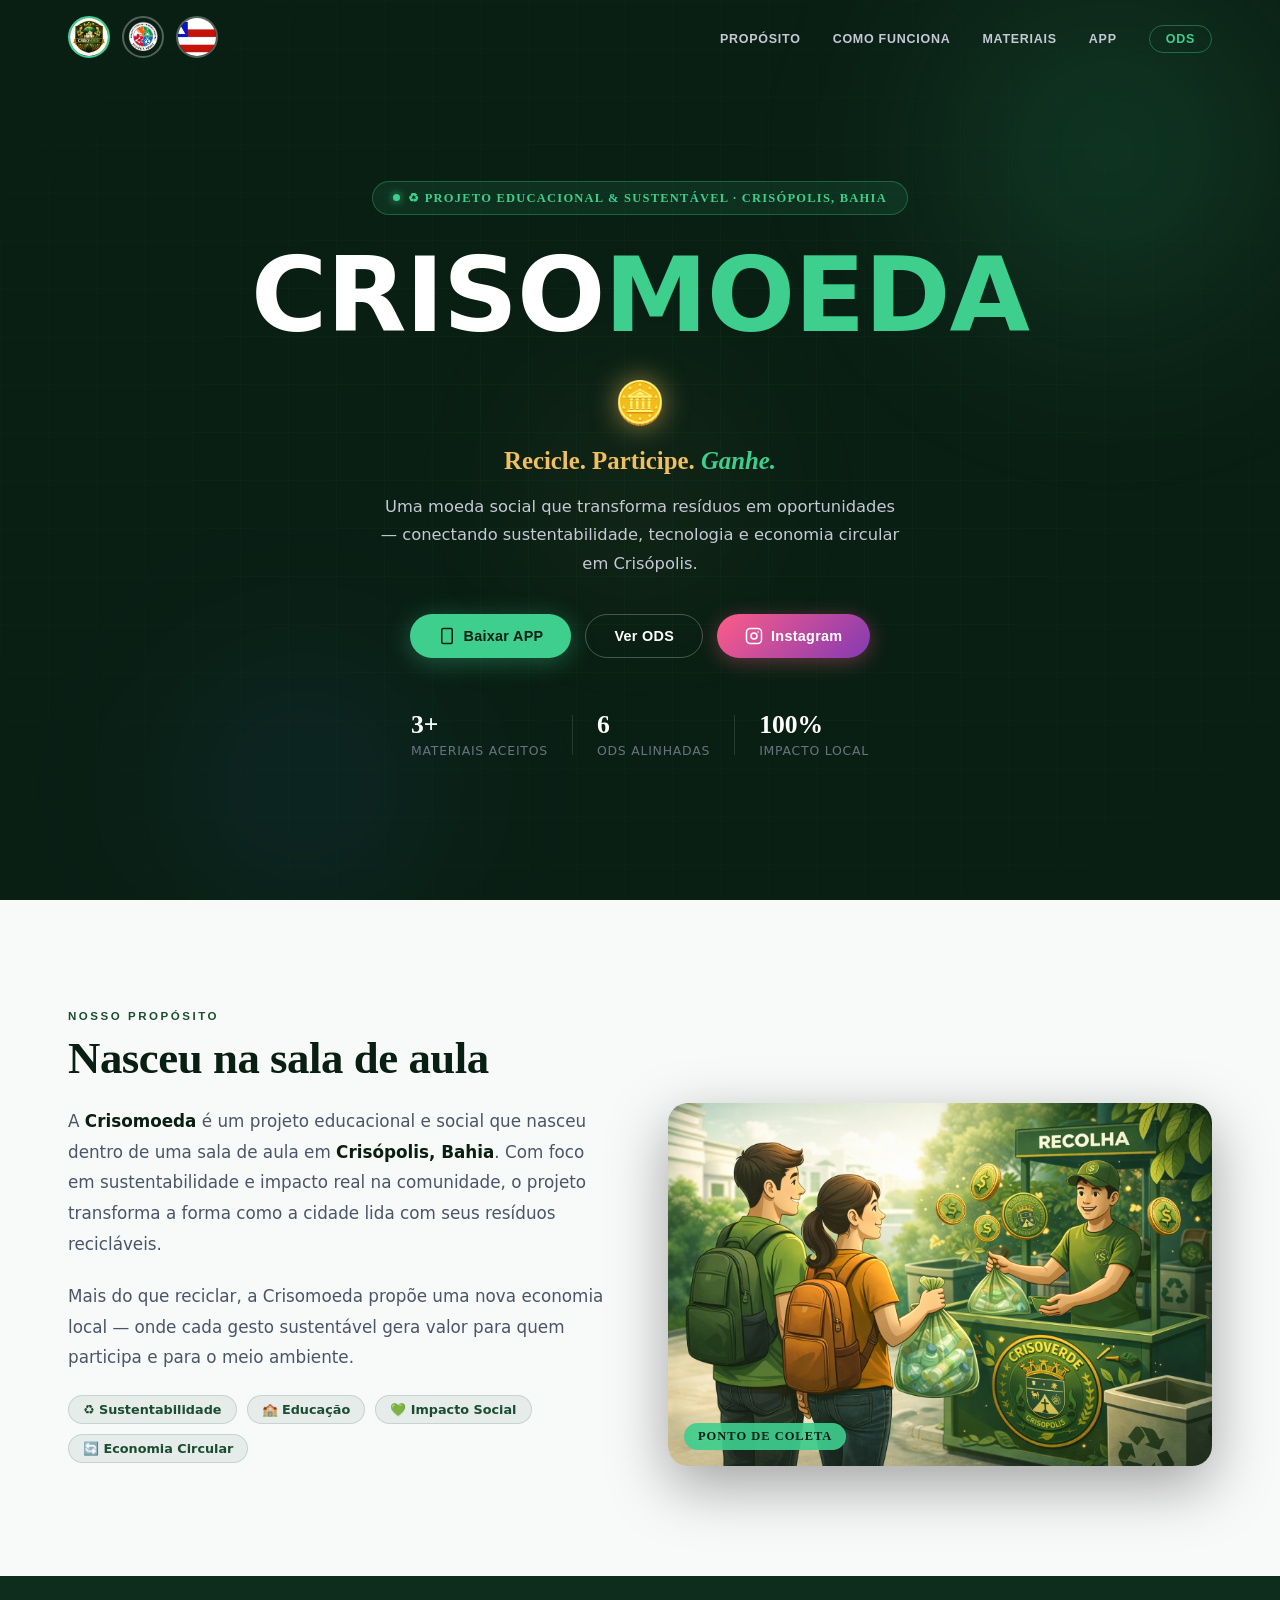
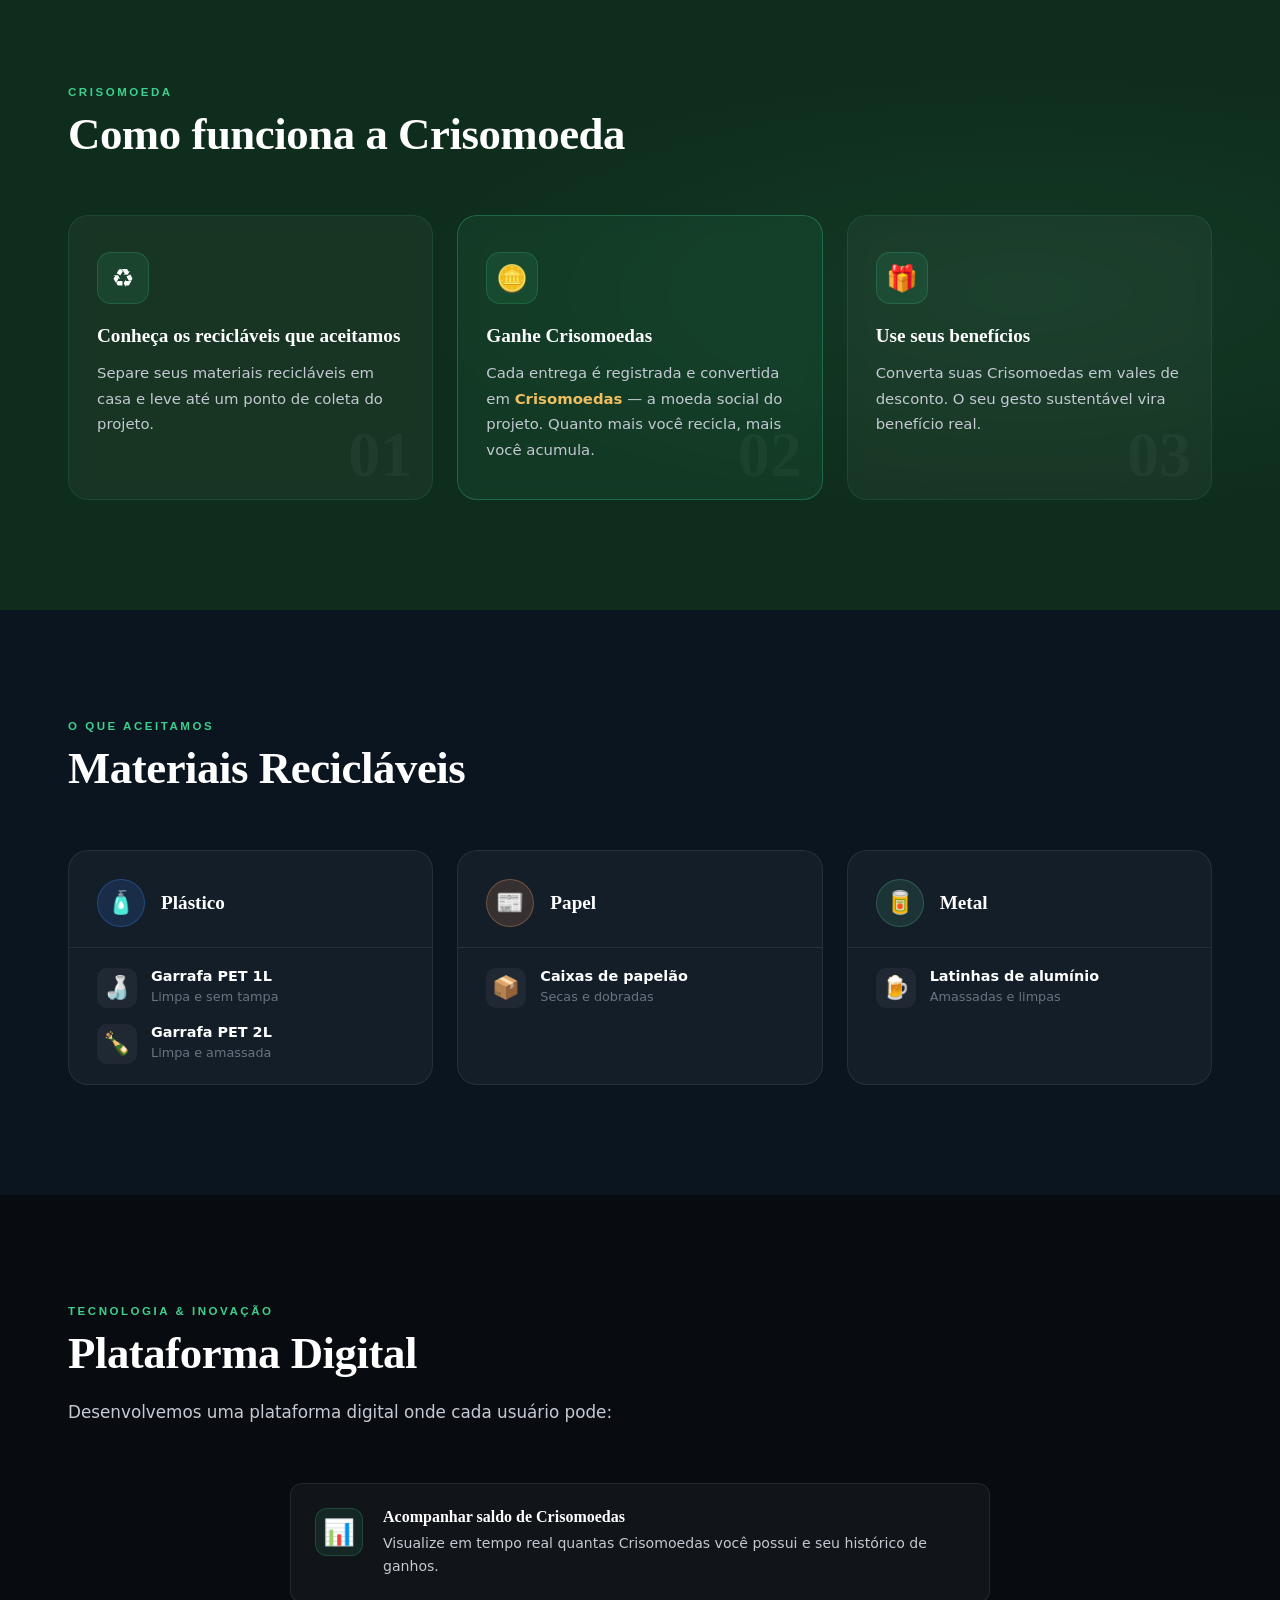
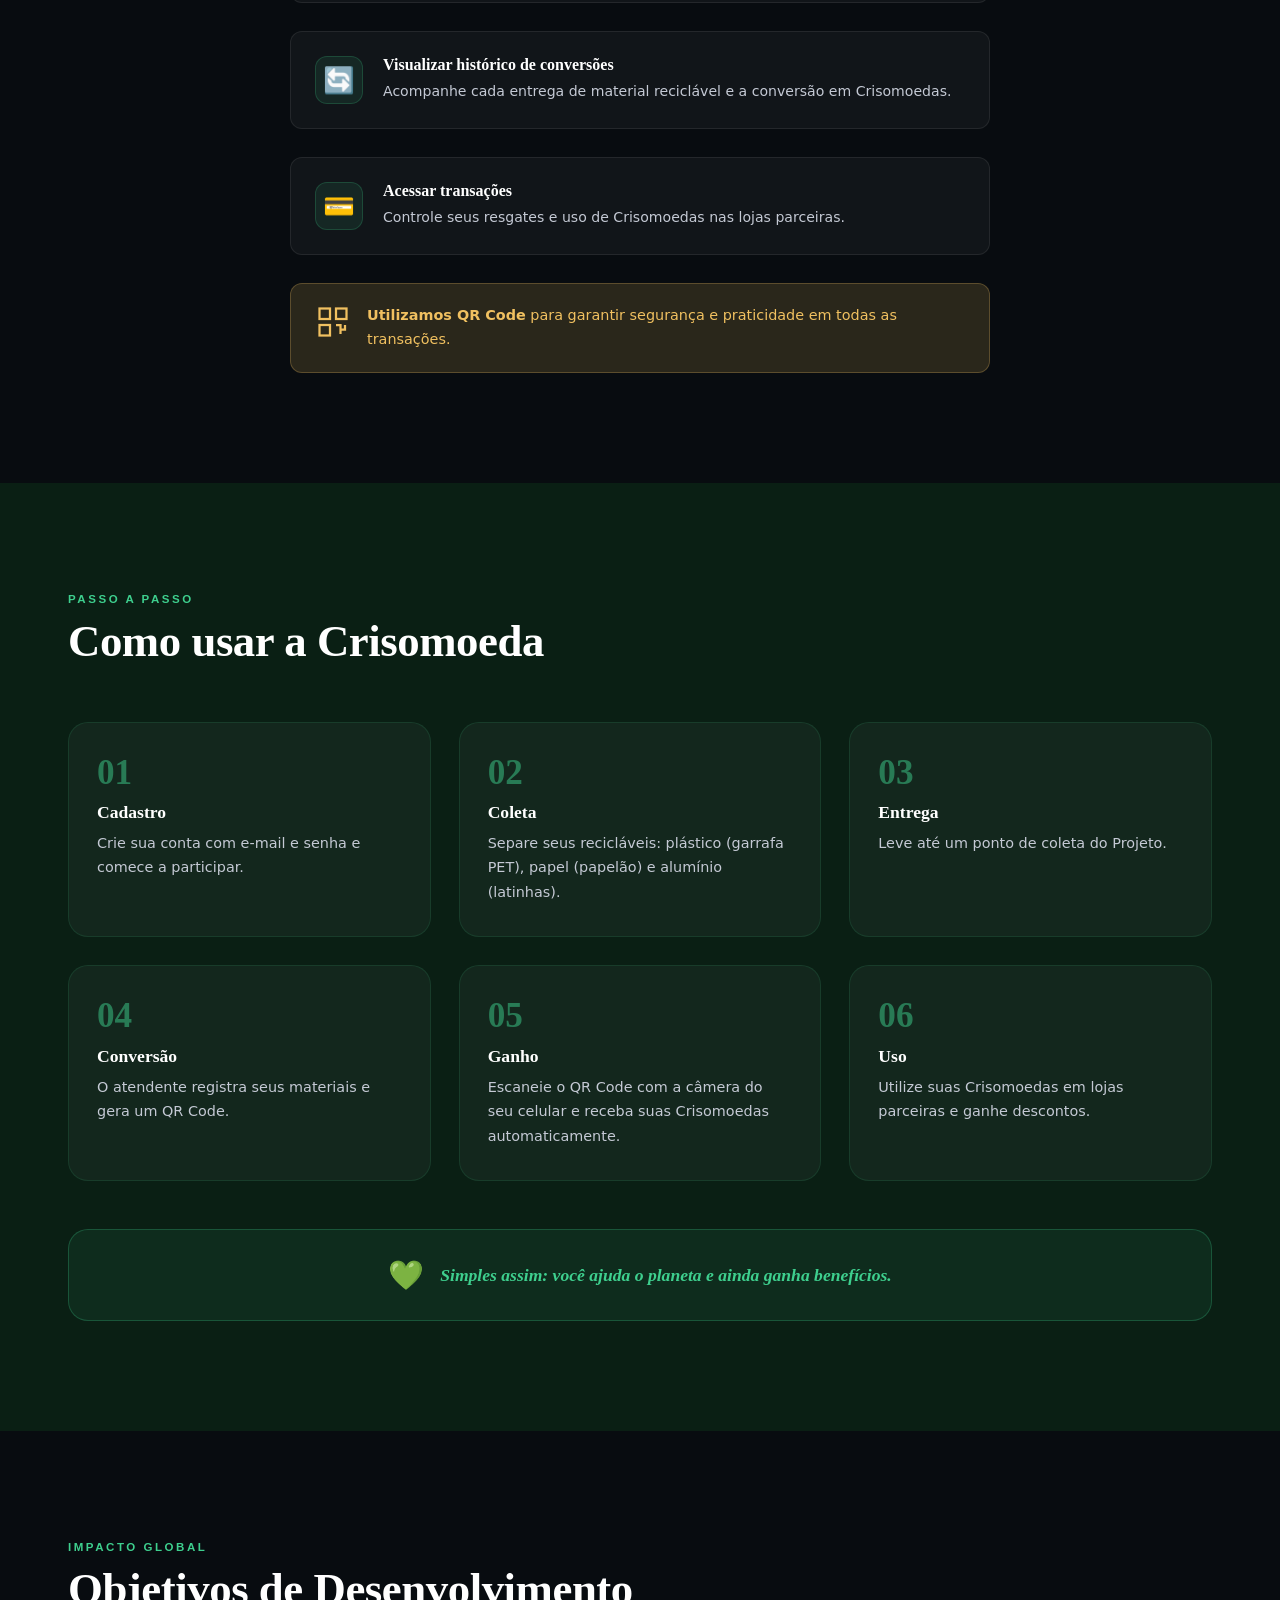
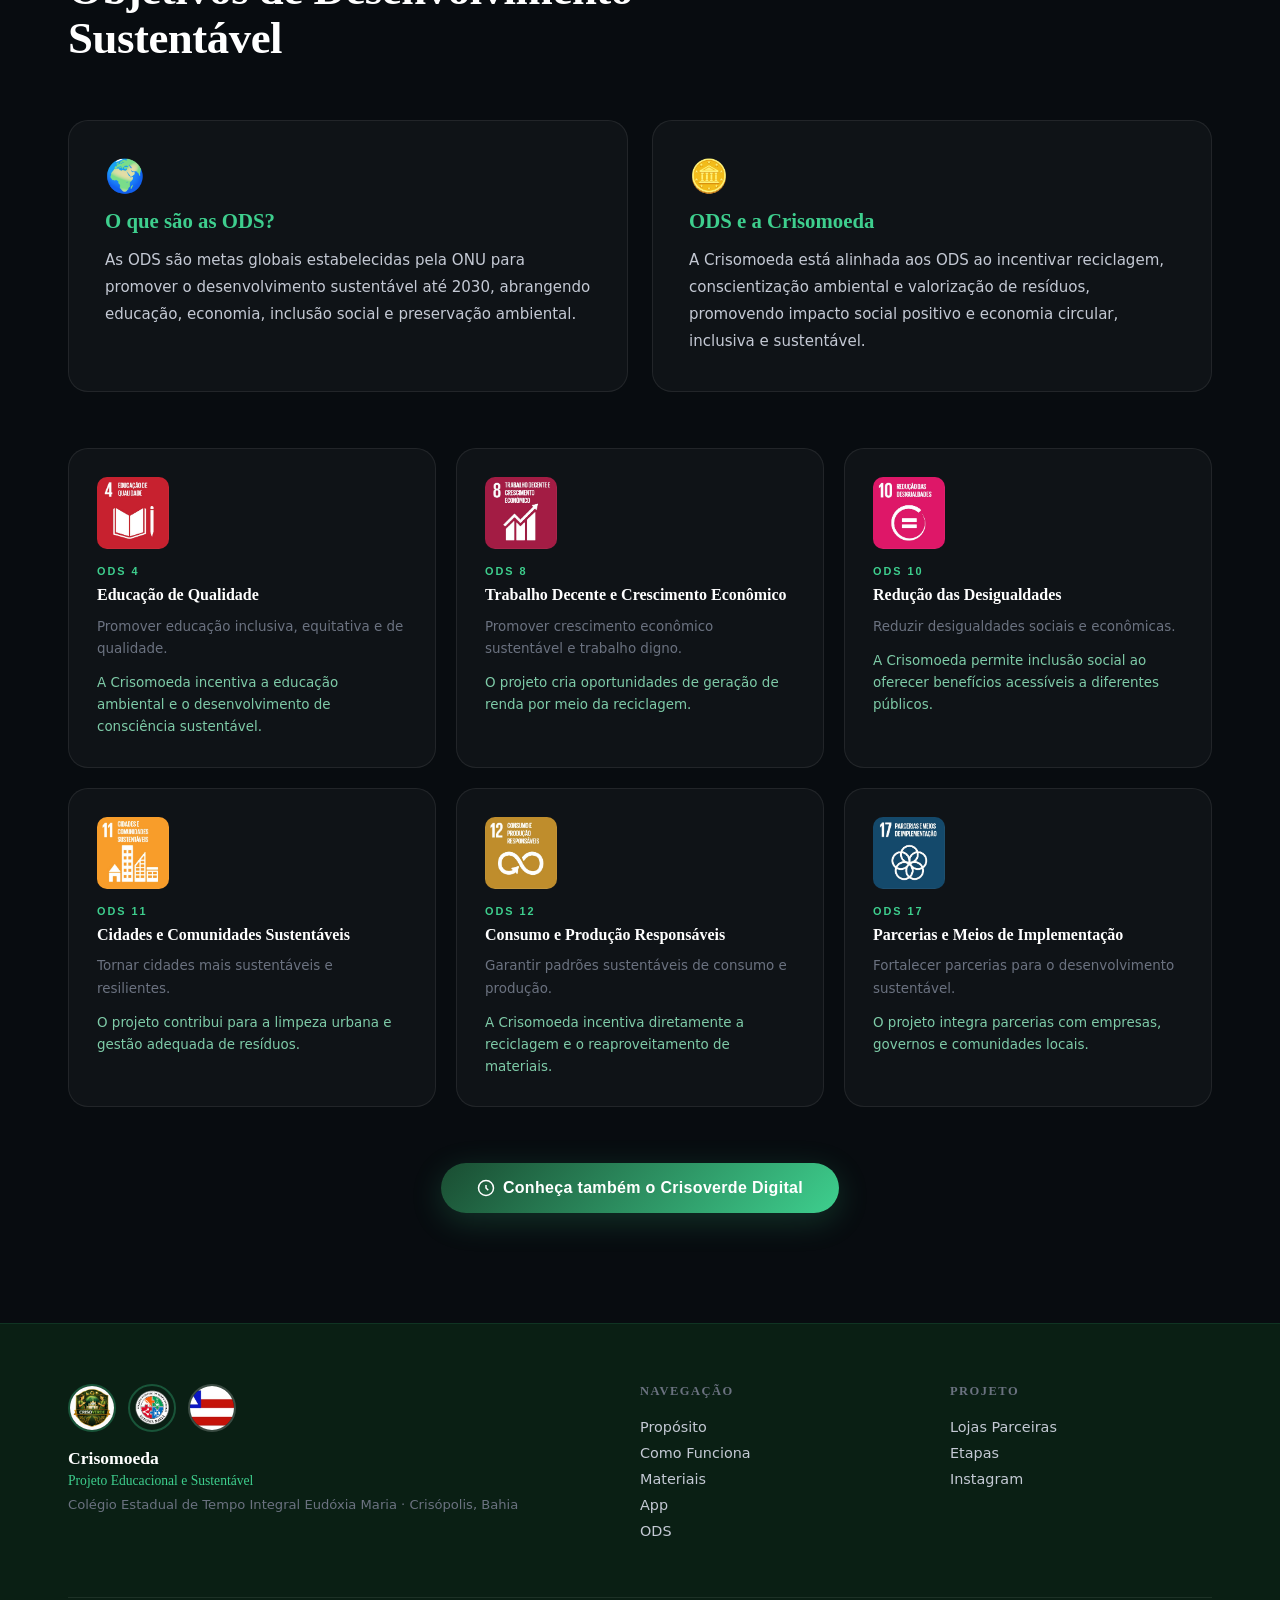
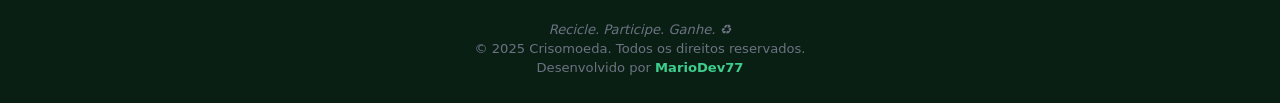
==== commit f7538276: "fix: corrige botão Crisoverde Digital" ====
--- a/index.html
+++ b/index.html
@@ -484,11 +484,7 @@
       </div>
 
       <div class="ods-cta reveal">
-        
-<a href="https://crisoverdedigital.netlify.app/" target="_blank" rel="noopener" class="btn btn-crisodigital"></a>
-
-
-
+        <a href="https://crisoverdedigital.netlify.app/" target="_blank" rel="noopener" class="btn btn-crisodigital">
           <svg width="18" height="18" viewBox="0 0 24 24" fill="none" stroke="currentColor" stroke-width="2"><circle cx="12" cy="12" r="10"/><path d="M12 8v4l3 3"/></svg>
           Conheça também o Crisoverde Digital
         </a>
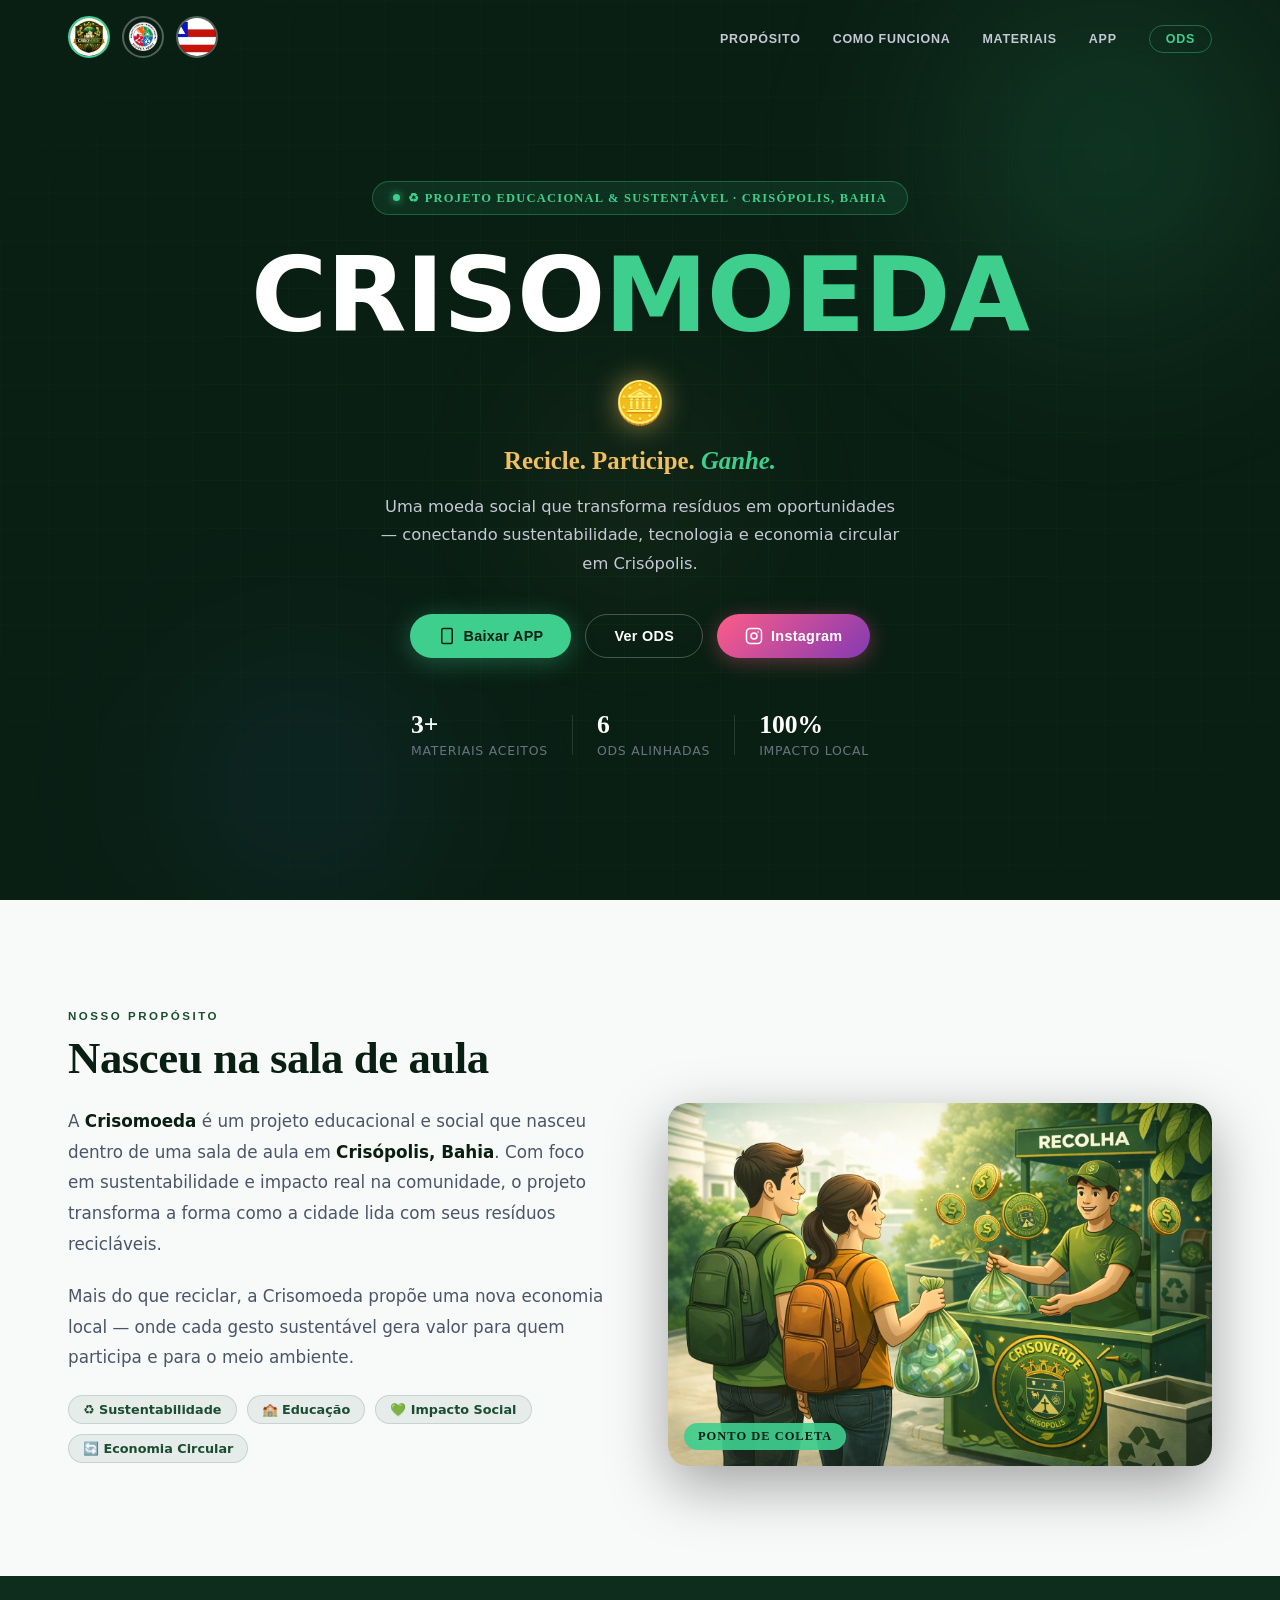
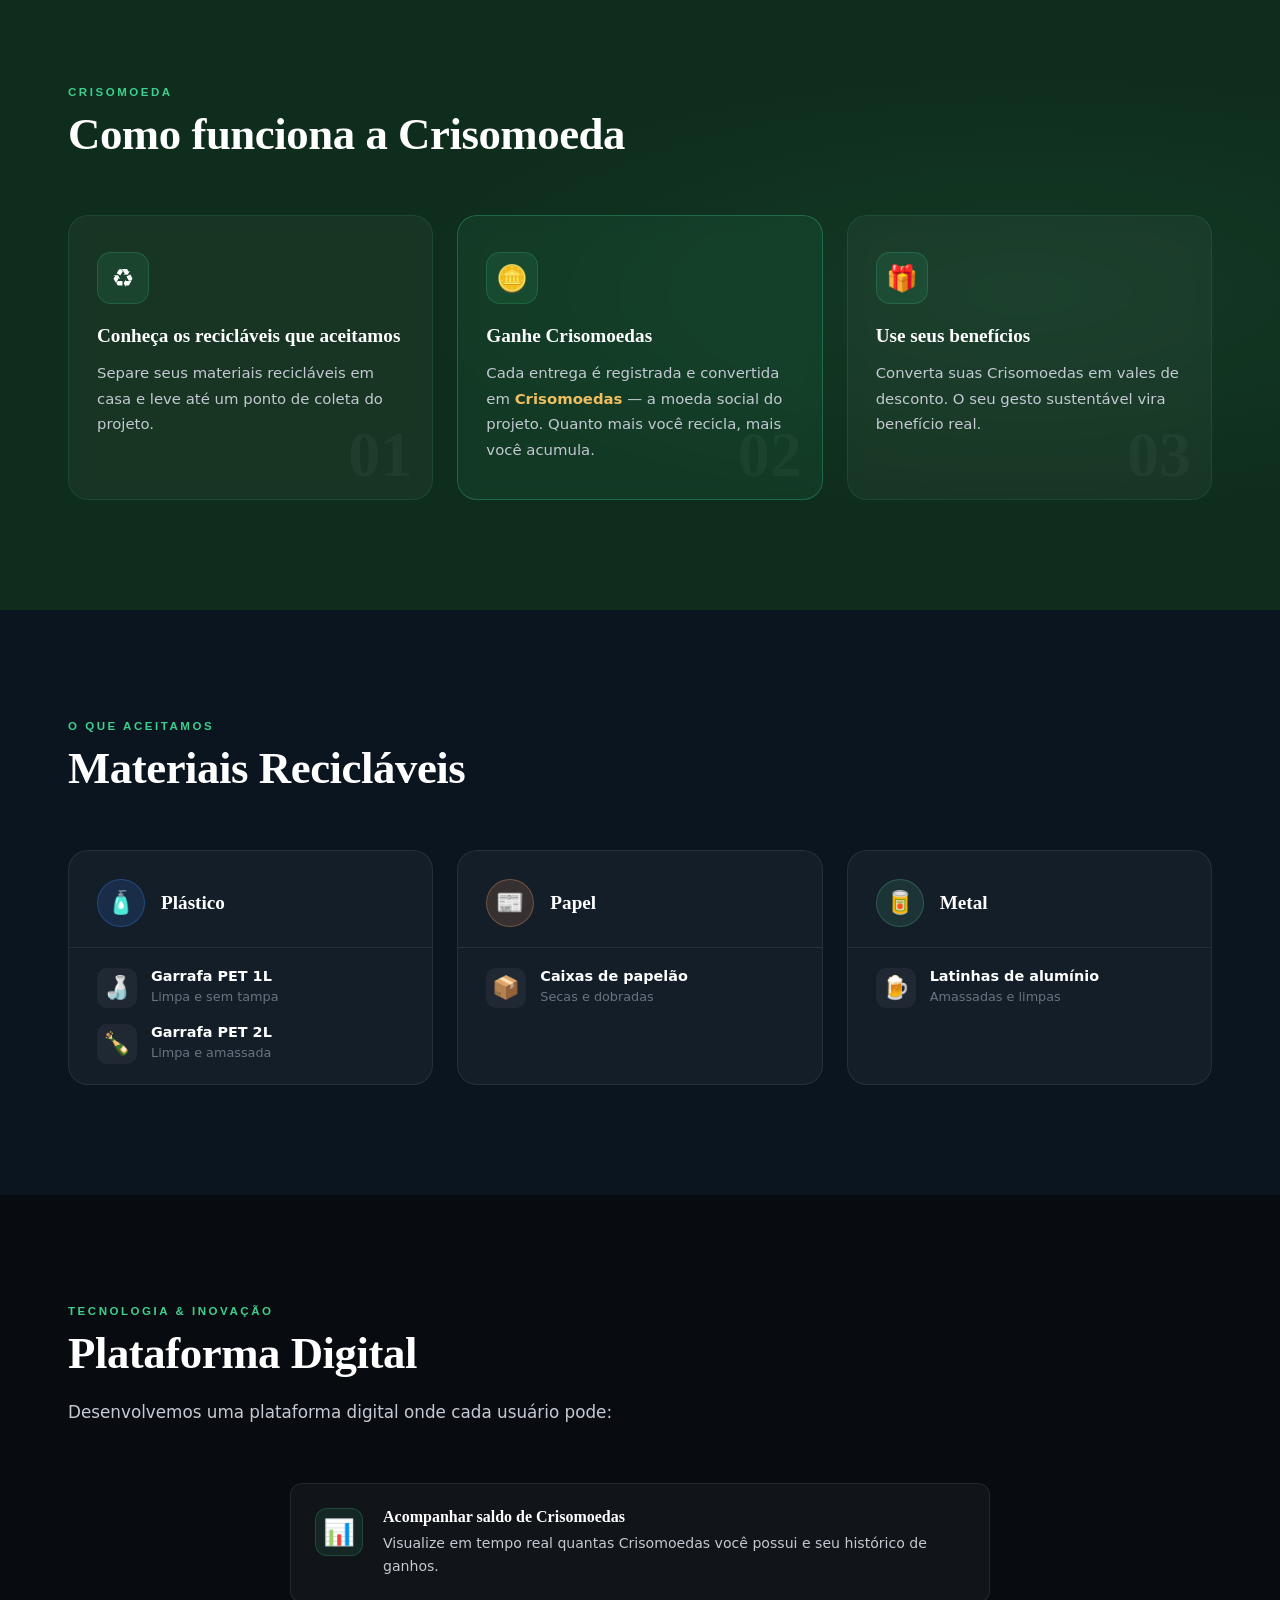
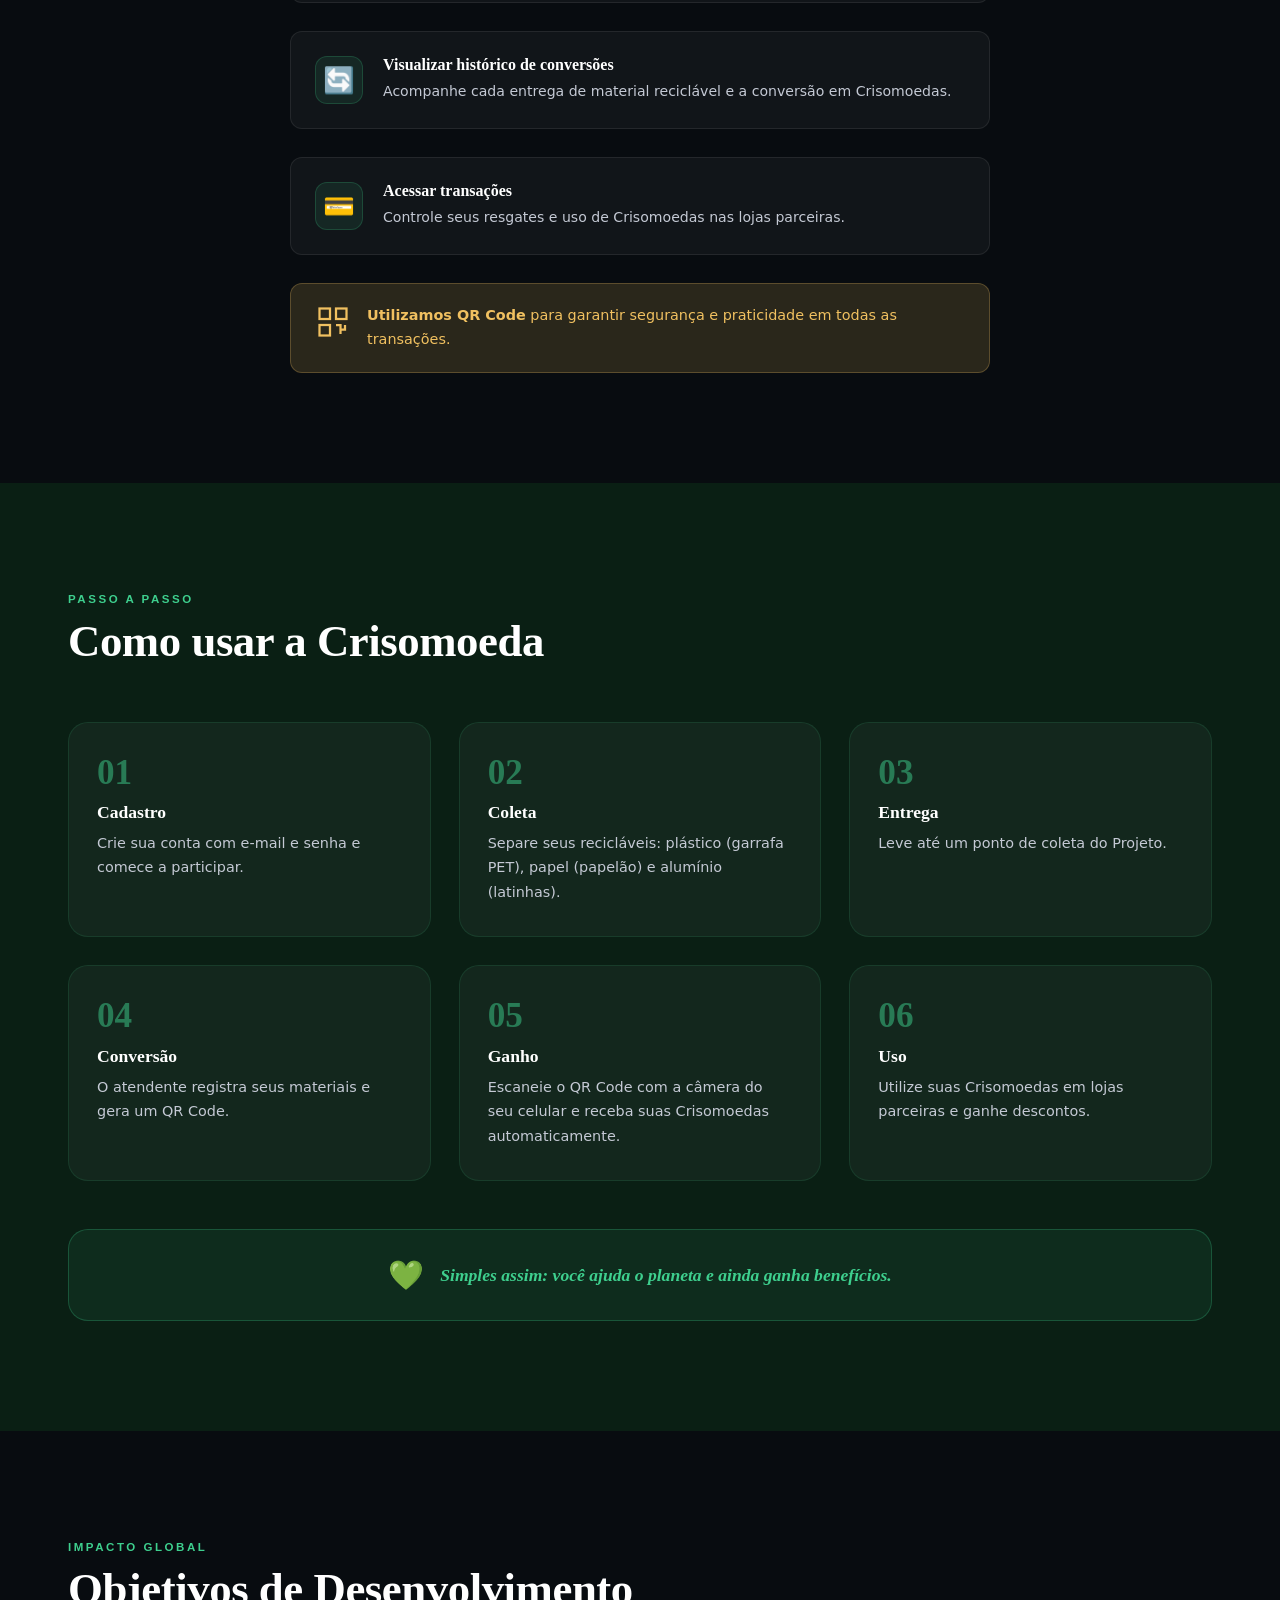
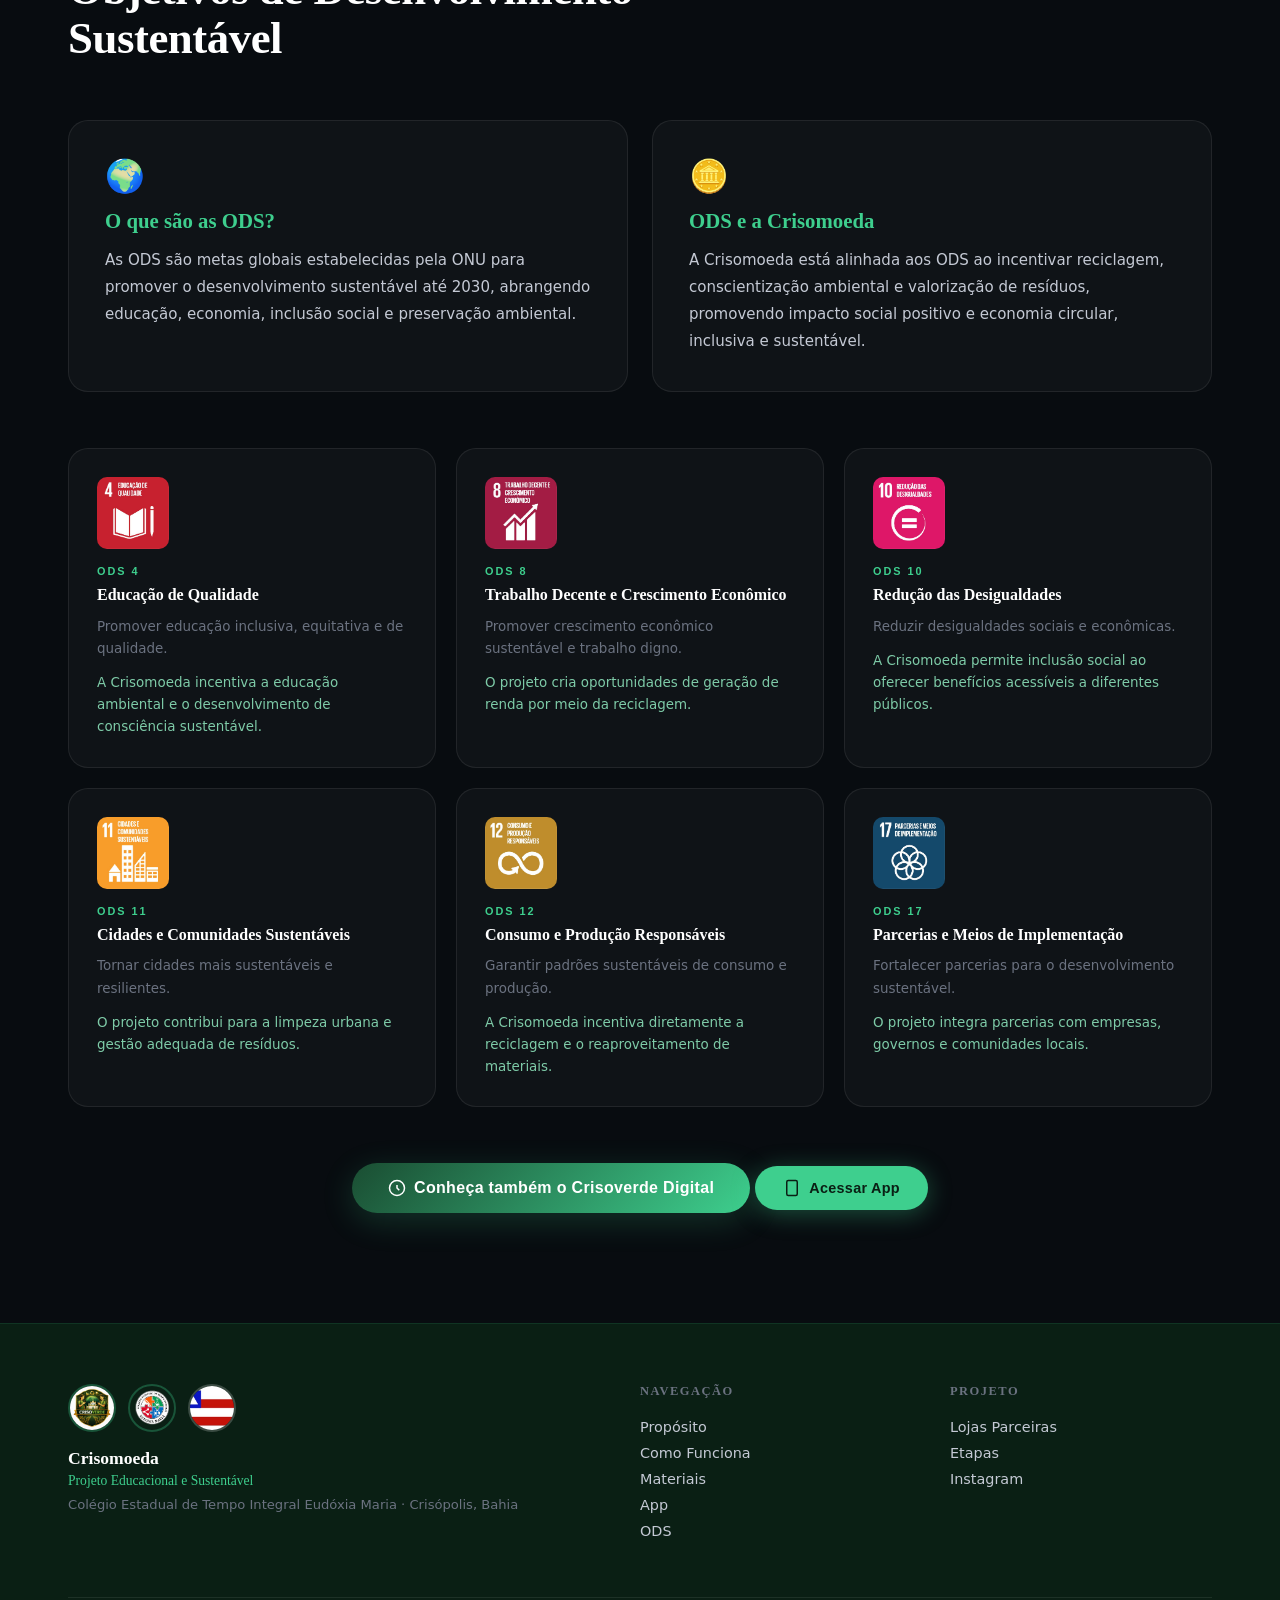
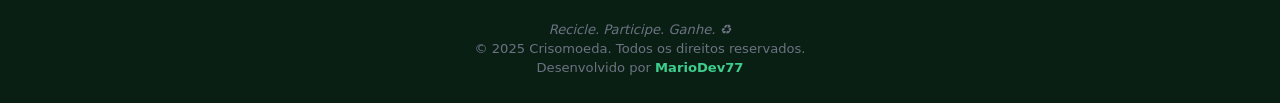
==== commit 21e40e11: "feat: atualiza links para vercel e adiciona botão do app" ====
--- a/index.html
+++ b/index.html
@@ -1,3 +1,4 @@
+
 <!DOCTYPE html>
 <html lang="pt-BR">
 <head>
@@ -14,7 +15,7 @@
   <!-- Open Graph -->
   <meta property="og:title" content="Crisomoeda — Recicle. Participe. Ganhe.">
   <meta property="og:description" content="Projeto de reciclagem de Crisópolis - BA. Recicle, ganhe Crisomoedas e transforme sua cidade.">
-  <meta property="og:url" content="https://crisomoeda.netlify.app">
+  <meta property="og:url" content="https://crisomoeda.vercel.app/">
   <meta property="og:type" content="website">
   <style>
     /* ── Hero centralizado e sem esticar ── */
@@ -484,9 +485,13 @@
       </div>
 
       <div class="ods-cta reveal">
-        <a href="https://crisoverdedigital.netlify.app/" target="_blank" rel="noopener" class="btn btn-crisodigital">
+        <a href="https://crisoverdedigital.vercel.app/" target="_blank" rel="noopener" class="btn btn-crisodigital">
           <svg width="18" height="18" viewBox="0 0 24 24" fill="none" stroke="currentColor" stroke-width="2"><circle cx="12" cy="12" r="10"/><path d="M12 8v4l3 3"/></svg>
           Conheça também o Crisoverde Digital
+        </a>
+        <a href="https://appcrisoverde-production.up.railway.app" target="_blank" rel="noopener" class="btn btn-primary">
+          <svg width="18" height="18" viewBox="0 0 24 24" fill="none" stroke="currentColor" stroke-width="2"><rect x="5" y="2" width="14" height="20" rx="2"/><line x1="12" y1="18" x2="12" y2="18"/></svg>
+          Acessar App
         </a>
       </div>
     </div>
